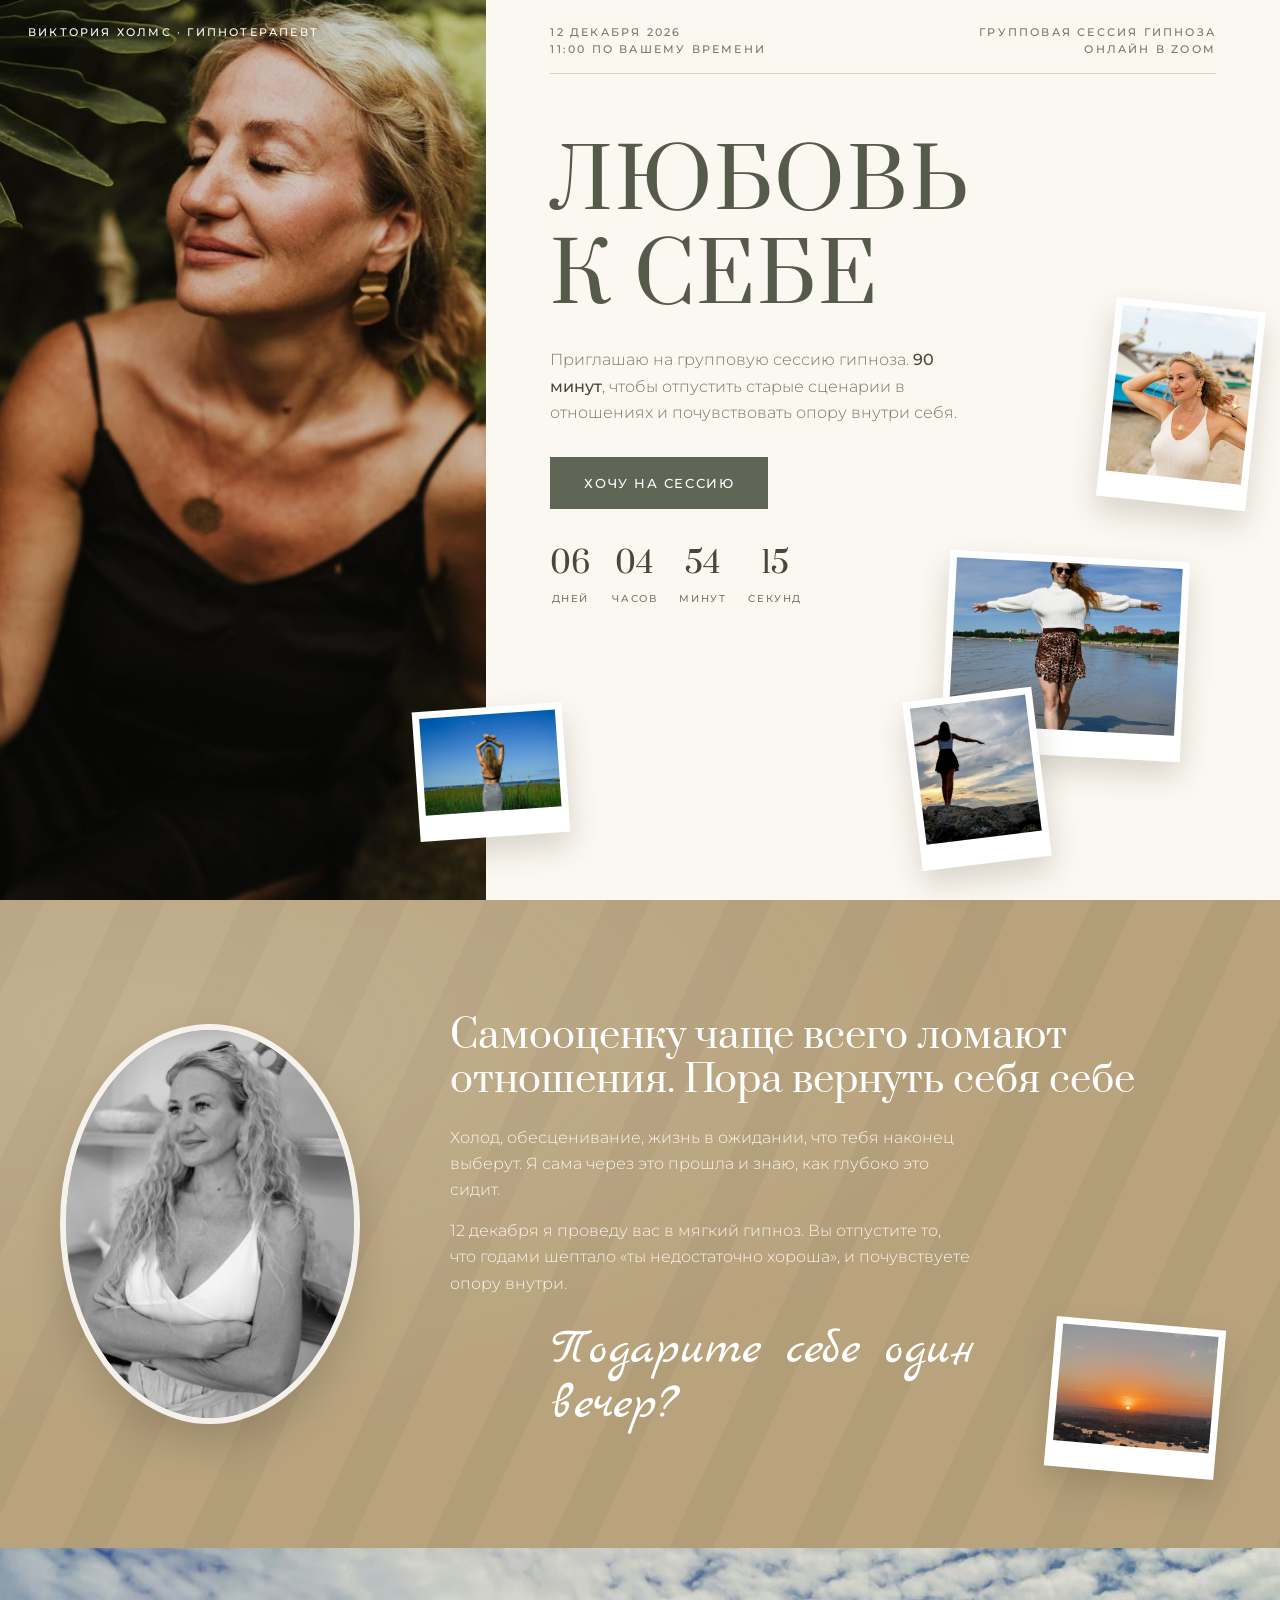
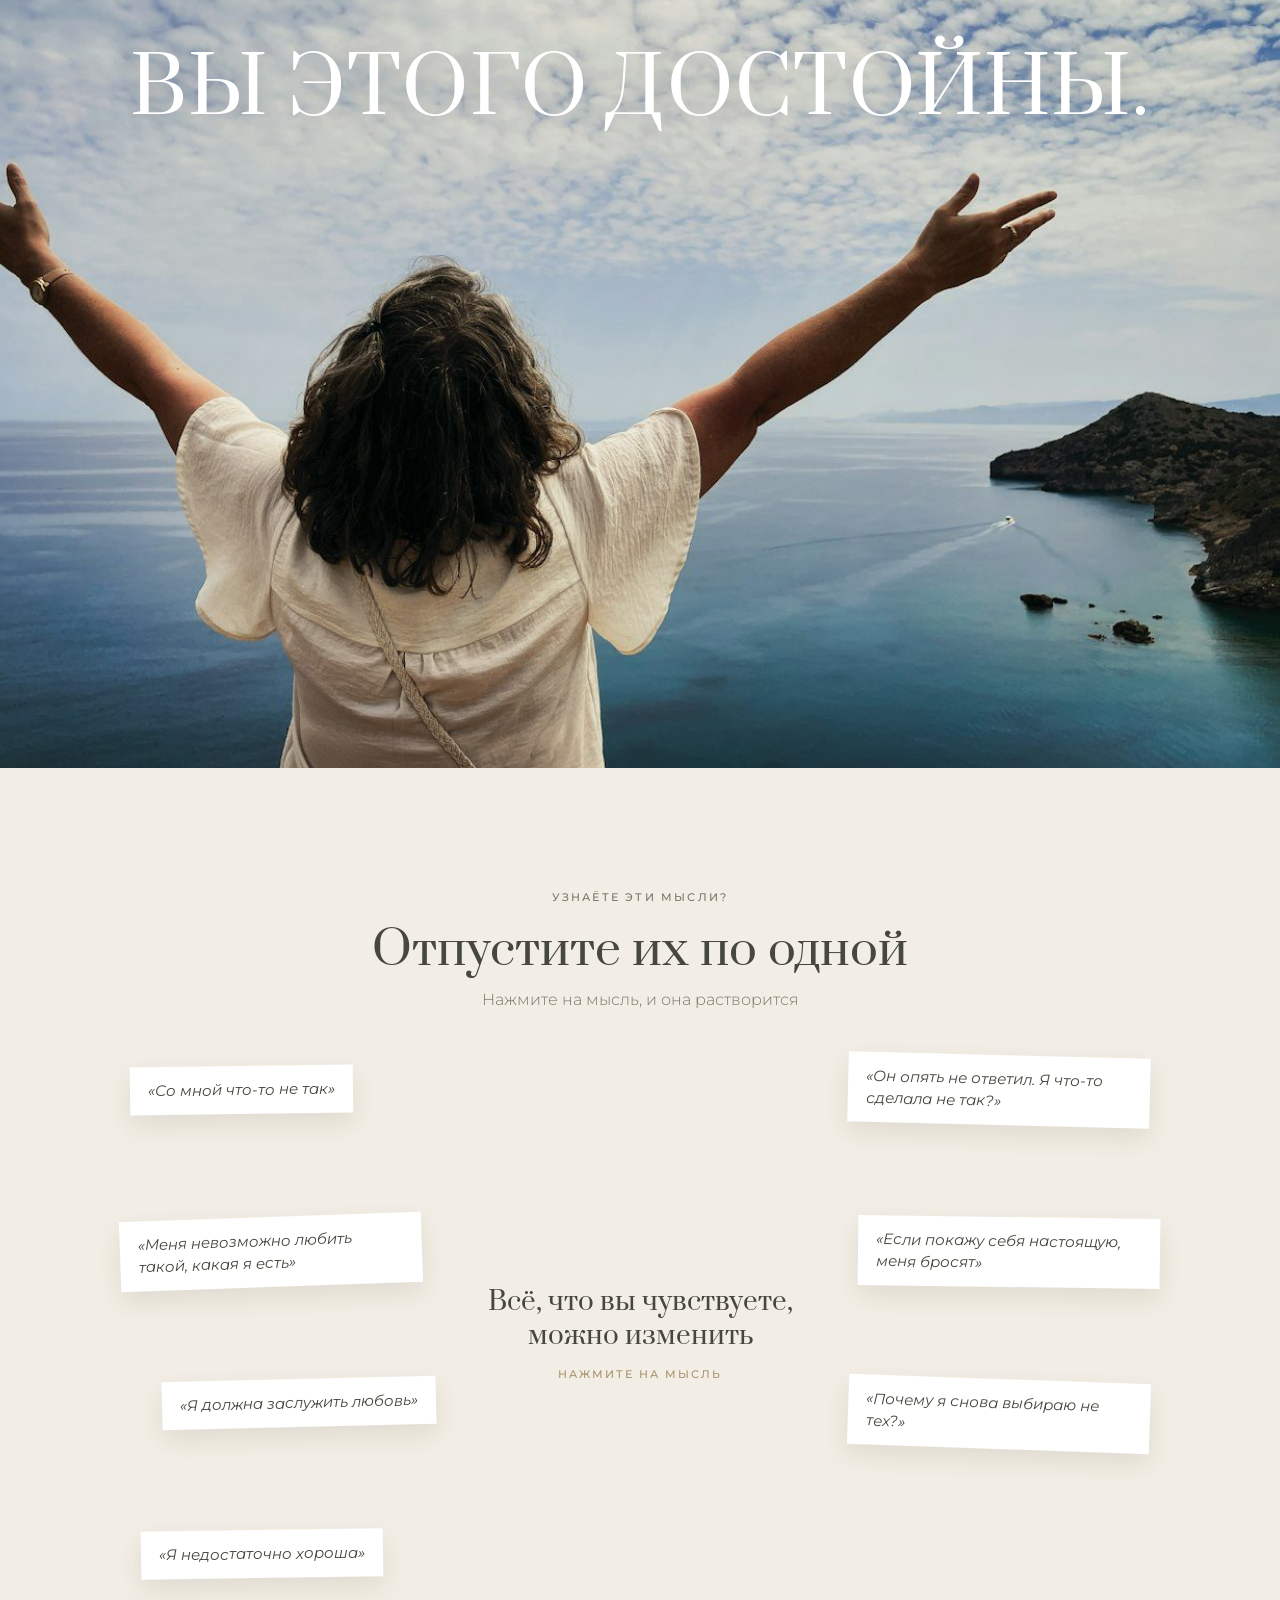
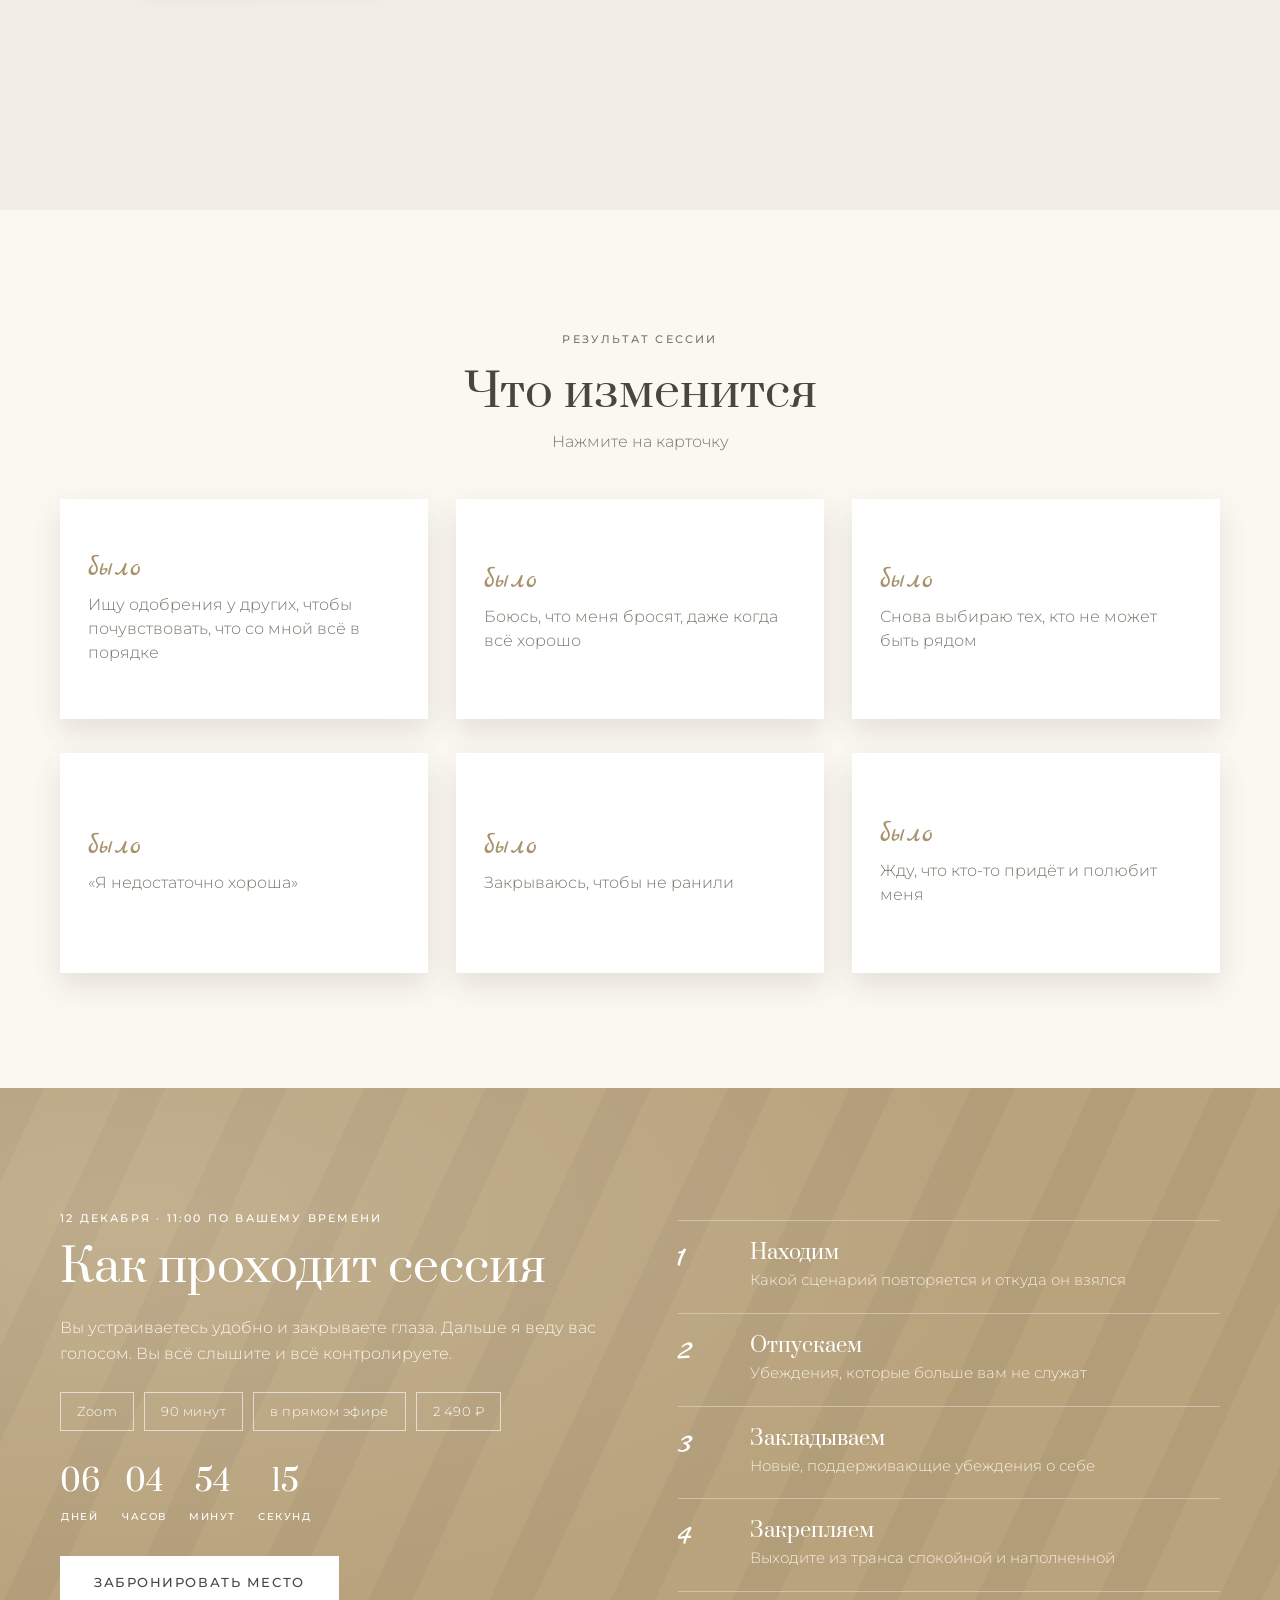
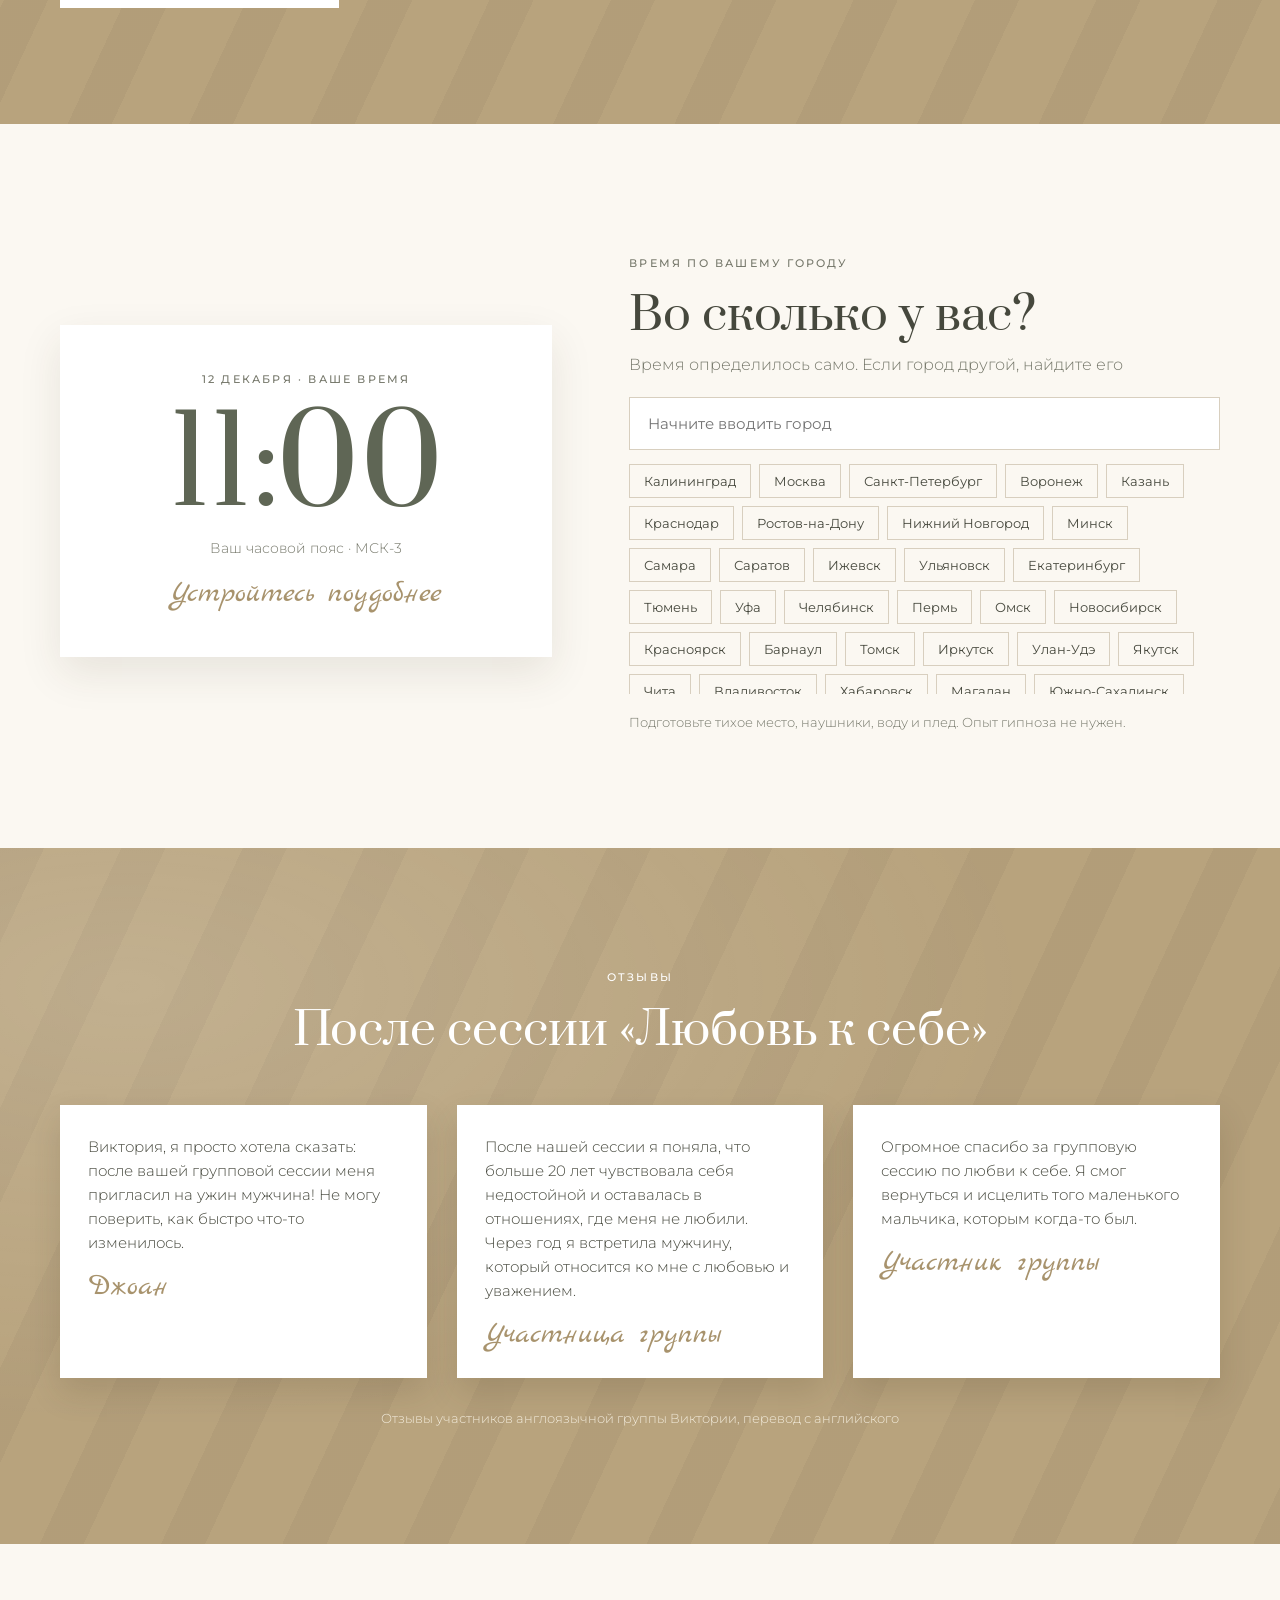
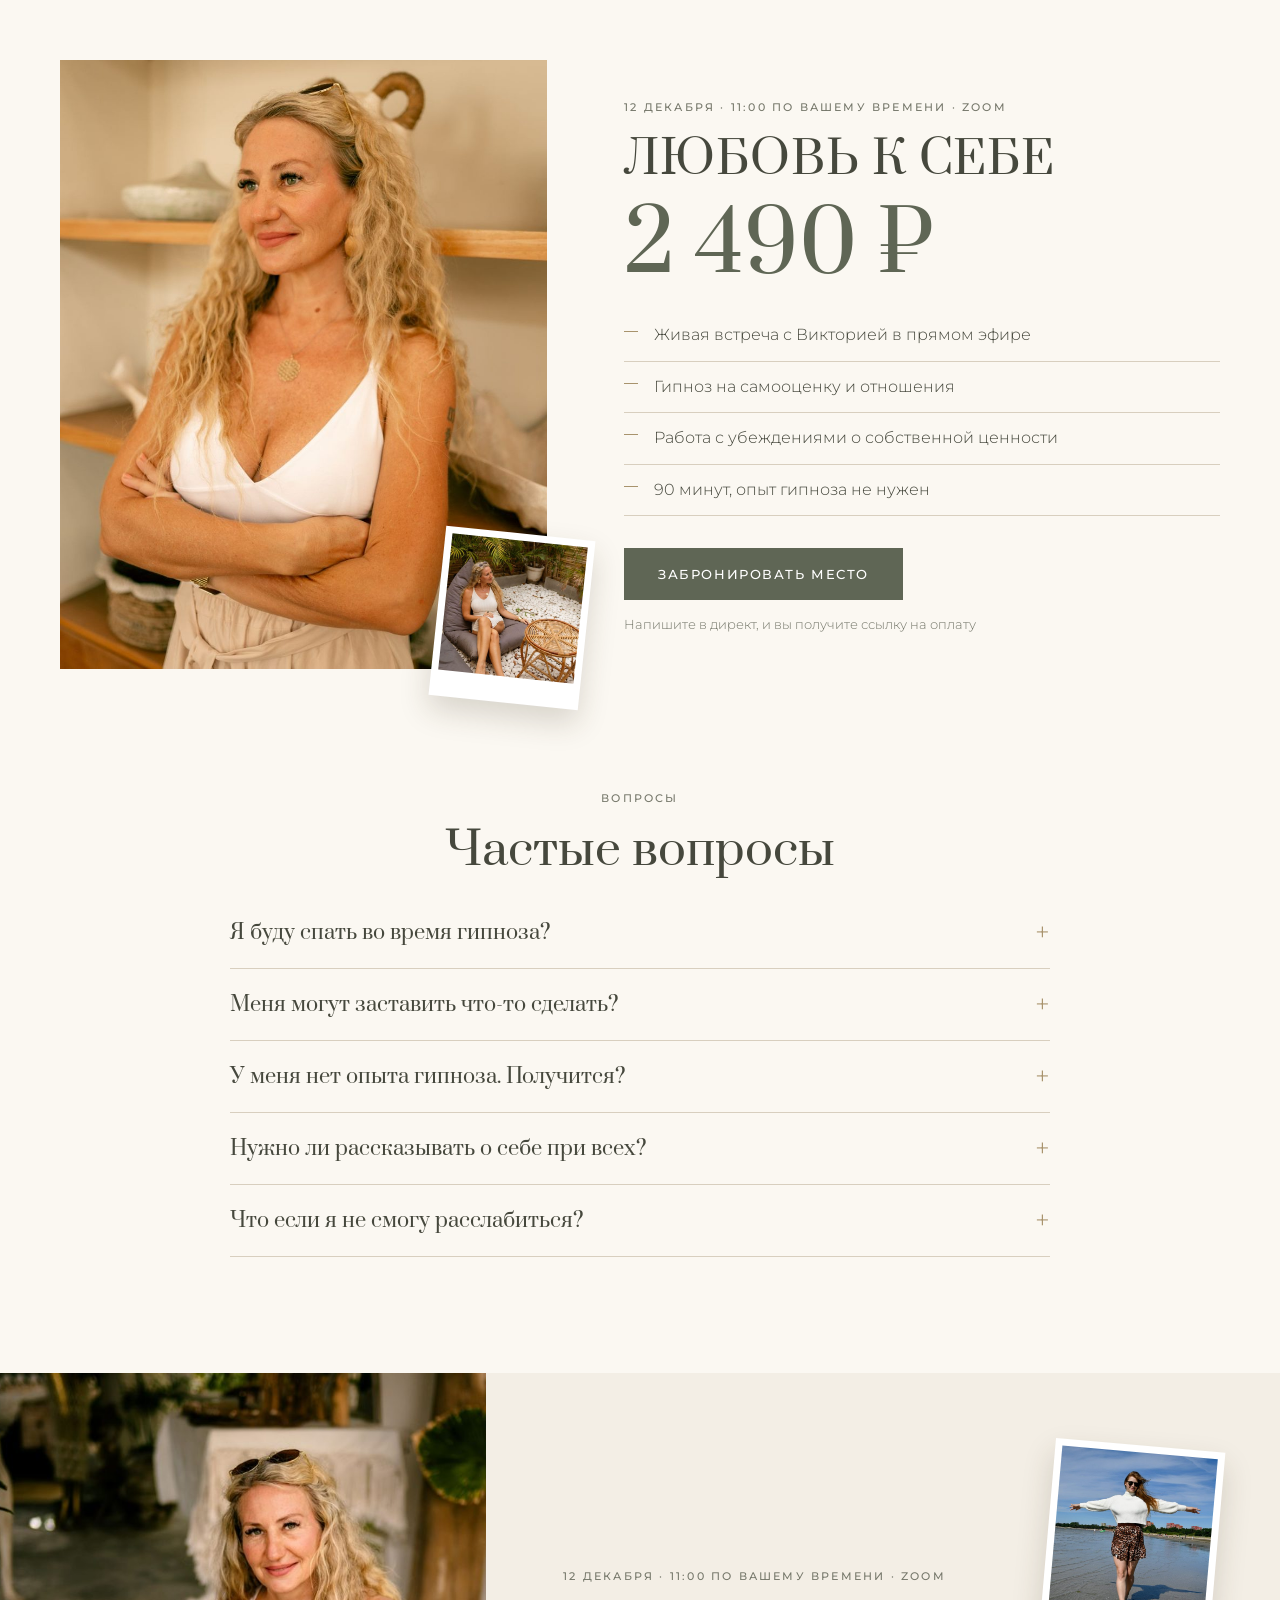
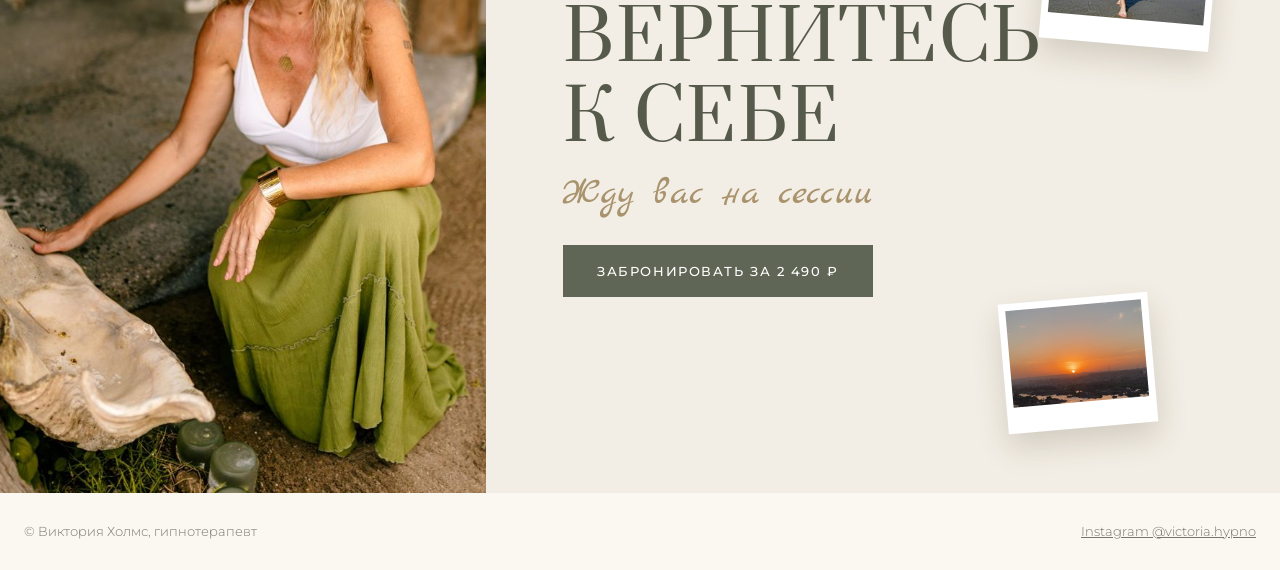
==== 1212.html @ 43411aa2 "Update and rename index (1).html to 1212.html" ====
<!DOCTYPE html>
<html lang="ru">
<head>
<meta charset="utf-8">
<meta name="viewport" content="width=device-width,initial-scale=1">
<title>Любовь к себе · групповая сессия гипноза 12.12 · Виктория Холмс</title>
<meta name="description" content="Групповая онлайн-сессия гипноза «Любовь к себе» с Викторией Холмс 12 декабря в 14:00 по Москве.">
<link rel="preconnect" href="https://fonts.googleapis.com"><link rel="preconnect" href="https://fonts.gstatic.com" crossorigin>
<link href="https://fonts.googleapis.com/css2?family=Prata&family=Montserrat:wght@300;400;500&family=Marck+Script&display=swap" rel="stylesheet">
<style>
:root{--cream:#fbf8f2;--paper:#f3eee5;--tan:#b8a37d;--tan2:#a8936d;--sage:#5f6655;--ink:#46483d;--soft:#76786b;--line:#d8cfbf}
*{box-sizing:border-box;margin:0;padding:0}
html{scroll-behavior:smooth}
body{background:var(--cream);color:var(--ink);font:300 16px/1.65 Montserrat,sans-serif;-webkit-font-smoothing:antialiased;overflow-x:hidden}
img{display:block;max-width:100%}
a{color:inherit}
h1,h2,h3{font-family:Prata,Georgia,serif;font-weight:400;line-height:1.15}
.up{text-transform:uppercase;letter-spacing:.02em}
.caps{font:500 11px/1.5 Montserrat,sans-serif;letter-spacing:.2em;text-transform:uppercase;color:var(--soft)}
.script{font-family:"Marck Script",cursive;font-weight:400;line-height:1.1}
.wrap{width:min(1160px,100% - 48px);margin-inline:auto}
.center{text-align:center}
section{position:relative}
.btn{display:inline-block;background:var(--sage);color:#fff;text-decoration:none;font:500 13px Montserrat,sans-serif;letter-spacing:.12em;text-transform:uppercase;padding:18px 34px;border:0;cursor:pointer;transition:background .3s,transform .3s}
.btn:hover{background:#4d5345;transform:translateY(-2px)}
.btn.ghost{background:transparent;color:var(--ink);border:1px solid var(--ink)}
.btn.ghost:hover{background:var(--ink);color:#fff}
.btn.white{background:#fff;color:var(--ink)}
.btn.white:hover{background:var(--cream)}
.pol{position:absolute;background:#fff;padding:7px 7px 26px;box-shadow:0 14px 30px rgba(60,50,30,.18);transform:rotate(var(--r,0deg));transition:transform .5s;z-index:2}
.pol:hover{transform:rotate(0deg) scale(1.04)}
.pol img{width:100%;height:100%;object-fit:cover}
.rv{opacity:0;transform:translateY(26px);transition:opacity 1s,transform 1s}
.rv.in{opacity:1;transform:none}

/* 1. HERO */
.hero{display:grid;grid-template-columns:38% 1fr;min-height:100vh;min-height:100svh}
.hero-ph{position:relative;overflow:hidden}
.hero-ph img{width:100%;height:100%;object-fit:cover;object-position:50% 30%}
.hero-ph .caps{position:absolute;left:28px;top:24px;color:#fff;text-shadow:0 1px 8px rgba(0,0,0,.3)}
.hero-tx{position:relative;padding:24px clamp(28px,5vw,80px) 60px;display:flex;flex-direction:column}
.topline{display:flex;justify-content:space-between;gap:20px;padding-bottom:16px;border-bottom:1px solid var(--line);text-align:right}
.topline .caps:first-child{text-align:left}
.hero h1{font-size:clamp(46px,6.4vw,92px);margin:clamp(40px,7vh,90px) 0 22px;color:#565a4b}
.hero .lead{max-width:430px;font-size:16px;color:var(--soft);margin-bottom:30px}
.hero .lead b{font-weight:500;color:var(--ink)}
.timer{display:flex;gap:22px;margin-top:34px}
.timer div{text-align:center}
.timer b{display:block;font:400 30px Prata,serif;color:var(--ink)}
.timer small{font:500 10px Montserrat;letter-spacing:.16em;text-transform:uppercase;color:var(--soft)}
.hero .p1{width:150px;height:130px;left:-70px;bottom:7%;--r:-4deg}
.hero .p2{width:240px;height:200px;right:12%;bottom:16%;--r:3deg}
.hero .p3{width:150px;height:200px;right:3%;bottom:44%;--r:6deg}
.hero .p4{width:130px;height:170px;right:30%;bottom:4%;--r:-7deg}

/* 2. TAN BAND */
.band{background:var(--tan);color:#fff;padding:clamp(70px,9vw,120px) 0;overflow:hidden}
.band::before{content:"";position:absolute;inset:0;background:radial-gradient(ellipse at 10% 20%,rgba(255,255,255,.14),transparent 55%),repeating-linear-gradient(115deg,rgba(0,0,0,.035) 0 40px,transparent 40px 110px);pointer-events:none}
.band>.wrap{position:relative;z-index:1}
.why{display:grid;grid-template-columns:300px 1fr;gap:clamp(40px,7vw,100px);align-items:center;position:relative}
.oval{width:300px;height:400px;border-radius:50%;overflow:hidden;border:6px solid rgba(255,255,255,.85);box-shadow:0 20px 40px rgba(0,0,0,.15)}
.oval img{width:100%;height:100%;object-fit:cover;object-position:50% 20%}
.why h2{font-size:clamp(26px,3vw,38px);margin-bottom:22px}
.why p{max-width:520px;color:#fbf6ec;margin-bottom:14px}
.why .script{font-size:clamp(34px,4vw,50px);margin:26px 0 0 clamp(0px,8vw,120px);color:#fff}
.why .p5{width:170px;height:150px;right:0;bottom:-40px;--r:5deg}

/* 3. PHOTO */
.deserve{height:min(92vh,820px);overflow:hidden}
.deserve img{width:100%;height:100%;object-fit:cover;object-position:50% 40%}
.deserve h2{position:absolute;left:0;right:0;top:12%;text-align:center;color:#fff;font-size:clamp(34px,6vw,84px);text-shadow:0 2px 30px rgba(0,0,0,.15);padding:0 20px}

/* 4. THOUGHTS */
.thoughts{padding:clamp(70px,9vw,120px) 0;background:var(--paper)}
.thoughts h2,.sec-h{font-size:clamp(30px,3.6vw,48px);margin:14px 0 10px}
.sub{color:var(--soft);max-width:560px;margin:0 auto}
.mind{position:relative;height:clamp(520px,52vw,580px);max-width:1040px;margin:30px auto 0}
.mid{position:absolute;left:50%;top:50%;transform:translate(-50%,-50%);width:min(36%,320px);text-align:center;z-index:1}
.mid>span{display:block;font:400 clamp(20px,2.2vw,26px)/1.3 Prata,serif;opacity:0;transition:opacity 1.4s}
.mid>small{display:block;font:500 11px Montserrat;letter-spacing:.18em;text-transform:uppercase;color:var(--tan2);margin-top:14px;opacity:0;transition:opacity 1.4s}
.mid.show>span,.mid.show>small{opacity:1}
.girl{--k:1;--t:0;position:relative;width:min(100%,220px);aspect-ratio:4/5;border-radius:50%;overflow:hidden;border:5px solid #fff;box-shadow:0 16px 36px rgba(60,50,30,.18);margin:0 auto 10px;animation:sob .55s ease-in-out infinite;transform-origin:50% 100%}
.girl img{position:absolute;inset:0;width:100%;height:100%;object-fit:cover;transition:opacity 1.3s,transform 1.4s}
.girl .g-cry{opacity:clamp(0,calc(1.5 - var(--t)*2.2),1);transform:scale(calc(1 + var(--t)*.04))}
.girl .g-calm{opacity:clamp(0,calc(var(--t)*2.2 - .7),1);transform:scale(calc(.96 + var(--t)*.04))}
.girl.calm{animation:breath 4.5s ease-in-out infinite}
@keyframes sob{0%,100%{transform:none}25%{transform:translateY(calc(var(--k)*-3px)) rotate(calc(var(--k)*-.7deg))}50%{transform:translateY(calc(var(--k)*1.6px))}75%{transform:translateY(calc(var(--k)*-1.6px)) rotate(calc(var(--k)*.7deg))}}
@keyframes breath{50%{transform:scale(1.03)}}
.thought{position:absolute;left:var(--x);top:var(--y);z-index:2;max-width:29%;padding:13px 18px;background:#fff;border:0;box-shadow:0 10px 24px rgba(60,50,30,.1);color:var(--ink);font:italic 400 15px/1.45 Montserrat,sans-serif;text-align:left;cursor:pointer;opacity:0;filter:blur(10px);transform:translateY(14px) rotate(var(--r));transition:opacity .6s,filter .6s,transform .6s}
.thought.show{opacity:1;filter:none;transform:rotate(var(--r));animation:float var(--f) ease-in-out var(--dl) infinite}
.thought.show:hover{box-shadow:0 14px 30px rgba(60,50,30,.18)}
.thought.gone{animation:none;opacity:0;filter:blur(14px);transform:translateY(-30px) scale(1.12);pointer-events:none}
@keyframes float{50%{translate:0 -8px}}
.after{opacity:0;transition:opacity 1s;margin-top:20px}.after.show{opacity:1}

/* 5. FLIPS */
.changes{padding:clamp(70px,9vw,120px) 0}
.flips{display:grid;grid-template-columns:repeat(3,1fr);gap:34px 28px;margin-top:44px}
.flip{background:none;border:0;cursor:pointer;perspective:1200px;height:220px;font:inherit;color:inherit;transform:rotate(var(--r))}
.flip .in{position:relative;display:block;width:100%;height:100%;transition:transform .9s cubic-bezier(.3,.7,.3,1);transform-style:preserve-3d}
.flip.on .in{transform:rotateY(180deg)}
.flip .f,.flip .b{position:absolute;inset:0;display:flex;flex-direction:column;justify-content:center;padding:26px 28px;backface-visibility:hidden;text-align:left;font-size:16px;line-height:1.5;box-shadow:0 12px 28px rgba(60,50,30,.12)}
.flip .f{background:#fff;color:var(--soft)}
.flip .b{background:var(--sage);color:#fff;transform:rotateY(180deg);font:400 19px/1.4 Prata,serif}
.flip small{font-family:"Marck Script",cursive;font-size:30px;line-height:1;margin-bottom:10px;color:var(--tan2)}
.flip .b small{color:#e8dcc0}

/* 6. SESSION */
.session .grid{display:grid;grid-template-columns:1fr 1fr;gap:clamp(40px,6vw,90px);align-items:center;position:relative}
.session h2{font-size:clamp(30px,3.6vw,46px);margin:12px 0 20px}
.meta{display:flex;flex-wrap:wrap;gap:10px;margin:24px 0 30px}
.meta span{border:1px solid rgba(255,255,255,.6);padding:8px 16px;font-size:13px;letter-spacing:.04em}
.steps{display:grid;gap:0;counter-reset:s}
.steps div{display:grid;grid-template-columns:56px 1fr;gap:4px 16px;padding:20px 0;border-bottom:1px solid rgba(255,255,255,.35)}
.steps div:first-child{border-top:1px solid rgba(255,255,255,.35)}
.steps b{grid-row:span 2;font:400 34px/1 "Marck Script",cursive;color:#fff}
.steps h3{font-size:20px}
.steps p{color:#f6efe1;font-size:15px}
.session .band-timer .timer b,.session .band-timer .timer small{color:#fff}
.session .band-timer .timer{margin:0 0 28px}

/* 7. TIME */
.tz{padding:clamp(70px,9vw,120px) 0}
.tzbox{display:grid;grid-template-columns:1fr 1.2fr;gap:clamp(30px,6vw,80px);align-items:center;margin-top:10px}
.clockcard{background:#fff;padding:40px 30px 46px;text-align:center;box-shadow:0 16px 40px rgba(60,50,30,.1);transform:rotate(-2deg);container-type:inline-size}
.clock{font:400 min(28cqi,120px)/1 Prata,serif;color:var(--sage);margin:16px 0 10px}
.clock.pop{animation:pop .5s}
@keyframes pop{from{transform:scale(.85);opacity:.3}}
.tzcity{color:var(--soft);font-size:14px}
.clockcard .script{font-size:30px;color:var(--tan2);margin-top:18px}
#tzSearch{width:100%;padding:16px 18px;border:1px solid var(--line);background:#fff;font:400 15px Montserrat;color:var(--ink);margin:18px 0 14px;outline:none}
#tzSearch:focus{border-color:var(--sage)}
.chips{display:flex;flex-wrap:wrap;gap:8px;max-height:230px;overflow:auto;padding-right:4px}
.chip{border:1px solid var(--line);background:transparent;padding:8px 14px;font:400 13px Montserrat;color:var(--ink);cursor:pointer;transition:.25s}
.chip:hover{border-color:var(--sage)}
.chip.on{background:var(--sage);border-color:var(--sage);color:#fff}

/* 8. REVIEWS */
.revs{display:grid;grid-template-columns:repeat(3,1fr);gap:30px;margin-top:48px}
.rev{background:#fff;padding:30px 28px 26px;box-shadow:0 14px 30px rgba(60,50,30,.15);color:var(--ink);transform:rotate(var(--r))}
.rev p{font-size:15px;line-height:1.6}
.rev .script{display:block;font-size:30px;color:var(--tan2);margin-top:16px}
.note{font-size:13px;color:var(--soft)}

/* 9. PRICE */
.price{padding:clamp(70px,9vw,120px) 0}
.pbox{display:grid;grid-template-columns:.9fr 1.1fr;gap:clamp(36px,6vw,90px);align-items:center}
.pph{position:relative}
.pph>img{width:100%;aspect-ratio:4/5;object-fit:cover;object-position:50% 20%}
.pph .p6{width:150px;height:170px;right:-40px;bottom:-34px;--r:6deg}
.sum{font:400 clamp(54px,7vw,84px)/1 Prata,serif;color:var(--sage);margin:18px 0 22px}
.incl{list-style:none;margin:0 0 32px}
.incl li{padding:12px 0 12px 30px;border-bottom:1px solid var(--line);position:relative}
.incl li::before{content:"";position:absolute;left:0;top:21px;width:14px;height:1px;background:var(--tan2)}

/* 10. FAQ */
.faq{padding:0 0 clamp(70px,9vw,120px)}
details{border-bottom:1px solid var(--line);padding:22px 0}
summary{list-style:none;cursor:pointer;font:400 20px/1.35 Prata,serif;display:flex;justify-content:space-between;gap:20px}
summary::-webkit-details-marker{display:none}
summary::after{content:"+";font:300 26px/1 Montserrat;color:var(--tan2);transition:transform .3s}
details[open] summary::after{transform:rotate(45deg)}
details p{color:var(--soft);margin-top:12px;max-width:680px}

/* 11. FINAL */
.final{display:grid;grid-template-columns:38% 1fr;min-height:80vh;background:var(--paper)}
.final .fph img{width:100%;height:100%;object-fit:cover;object-position:50% 25%}
.final .ftx{position:relative;display:flex;flex-direction:column;justify-content:center;padding:60px clamp(28px,6vw,90px)}
.final h2{font-size:clamp(40px,5.4vw,76px);margin:16px 0 14px;color:#565a4b}
.final .script{font-size:clamp(30px,3vw,42px);color:var(--tan2);margin-bottom:30px}
.final .p7{width:170px;height:200px;right:8%;top:10%;--r:5deg}
.final .p8{width:150px;height:130px;right:16%;bottom:9%;--r:-5deg}
footer{display:flex;justify-content:space-between;flex-wrap:wrap;gap:10px;padding:28px 24px;font-size:13px;color:var(--soft)}

/* sticky mobile button */
.sticky{position:fixed;left:12px;right:12px;bottom:12px;z-index:20;display:none;text-align:center;box-shadow:0 10px 30px rgba(0,0,0,.2);transform:translateY(120%);transition:transform .4s}
.sticky.show{transform:none}

@media(max-width:960px){
  .hero{grid-template-columns:1fr;min-height:0}
  .hero-ph{height:72vh}
  .hero .p1{display:none}
  .hero-tx{padding-bottom:230px}
  .hero .p2{width:180px;height:150px;right:auto;left:24px;bottom:30px}
  .hero .p3{width:120px;height:160px;right:24px;bottom:50px;top:auto}
  .hero .p4{display:none}
  .why{grid-template-columns:1fr;justify-items:center;text-align:center}
  .why p{margin-inline:auto}
  .why .script{margin-left:0}
  .why .p5{display:none}
  .oval{width:220px;height:290px}
  .mind{height:auto;display:flex;flex-direction:column;gap:12px}
  .mid{position:static;transform:none;width:100%;order:-1;margin-bottom:10px}
  .thought{position:static;max-width:none}
  .flips,.revs{grid-template-columns:1fr}.flip{height:150px}
  .session .grid,.tzbox,.pbox{grid-template-columns:1fr}
  .pph .p6{right:10px}
  .final{grid-template-columns:1fr}.final .fph{height:60vh}.final .p7,.final .p8{display:none}
  .sticky{display:block}
}
@media(max-width:520px){.topline{flex-direction:column;text-align:left;gap:4px}.timer{gap:16px}.timer b{font-size:26px}}
@media(prefers-reduced-motion:reduce){*{animation:none!important;transition:none!important}.rv{opacity:1;transform:none}}
/* анкета */
.qz{--qz-g:#5f6655;--qz-g2:#7c8466;--qz-ink:#3f4236;--qz-soft:#85877a;--qz-bg:#fbf8f2;--qz-line:#e5dece;position:fixed;inset:0;z-index:100;display:flex;align-items:center;justify-content:center;padding:16px;background:rgba(36,36,26,.6);backdrop-filter:blur(8px);-webkit-backdrop-filter:blur(8px);opacity:0;pointer-events:none;transition:opacity .4s}
.qz.open{opacity:1;pointer-events:auto}
.qz-box{display:grid;grid-template-columns:300px 1fr;width:min(880px,100%);height:min(640px,calc(100vh - 32px));background:var(--qz-bg);border-radius:28px;overflow:hidden;box-shadow:0 40px 100px rgba(0,0,0,.35);transform:translateY(24px) scale(.98);transition:transform .45s cubic-bezier(.2,.8,.2,1);font-family:Montserrat,sans-serif;color:var(--qz-ink)}
.qz.open .qz-box{transform:none}
.qz-side{position:relative;display:flex;flex-direction:column;justify-content:flex-end;padding:30px 28px;color:#fbf6ea;background:var(--qz-img) center 30%/cover}
.qz-side::before{content:"";position:absolute;inset:0;background:linear-gradient(180deg,rgba(30,30,20,.05) 30%,rgba(30,30,20,.75))}
.qz-side>*{position:relative}
.qz-tag{align-self:flex-start;font:500 10px Montserrat,sans-serif;letter-spacing:.2em;text-transform:uppercase;border:1px solid rgba(251,246,234,.6);border-radius:99px;padding:7px 12px;margin-bottom:auto}
.qz-side-t{font:400 38px/1.05 Prata,Georgia,serif;text-transform:uppercase;margin-bottom:10px}
.qz-side-s{font-size:13px;letter-spacing:.06em;opacity:.9}
.qz-main{position:relative;display:flex;flex-direction:column;padding:34px clamp(22px,4vw,46px) 26px;min-height:0}
.qz-x{position:absolute;right:16px;top:12px;width:38px;height:38px;border-radius:50%;border:0;background:transparent;font:300 28px/1 Montserrat,sans-serif;color:var(--qz-soft);cursor:pointer;transition:background .2s}
.qz-x:hover{background:#efe9dd}
.qz-top{display:flex;align-items:center;gap:14px;margin:0 46px 24px 0}
.qz-top span{font:400 22px/1 "Marck Script",Prata,cursive;color:var(--qz-g2);min-width:46px}
.qz-bar{flex:1;height:4px;border-radius:9px;background:#ebe4d6;overflow:hidden}.qz-bar i{display:block;height:100%;width:0;border-radius:9px;background:linear-gradient(90deg,#a3a983,var(--qz-g));transition:width .5s cubic-bezier(.2,.8,.2,1)}
#qzForm{flex:1;overflow:auto;margin:0 -6px;padding:0 6px 6px}
.qz-q{display:none}.qz-q.on{display:block;animation:qzIn .5s cubic-bezier(.2,.8,.2,1)}
@keyframes qzIn{from{opacity:0;transform:translateY(12px)}}
.qz h3{font:400 clamp(23px,2.6vw,29px)/1.22 Prata,Georgia,serif;margin:0 0 8px;color:var(--qz-ink)}
.qz .hint{font-size:13.5px;color:var(--qz-soft);margin:0 0 20px}
.qz-opts{display:grid;gap:9px;margin-top:18px}
.qz-opts.two{grid-template-columns:1fr 1fr}
.qz label.opt{position:relative;display:flex;gap:14px;align-items:center;padding:14px 18px;background:#fff;border:1.5px solid var(--qz-line);border-radius:16px;cursor:pointer;font-size:15px;line-height:1.4;transition:border-color .25s,background .25s,color .25s,transform .15s}
.qz label.opt:hover{border-color:#b9bd9f;transform:translateY(-1px)}
.qz label.opt input{position:absolute;opacity:0;pointer-events:none}
.qz label.opt i{flex:none;width:20px;height:20px;border:1.5px solid #c4bfae;border-radius:50%;display:grid;place-items:center;transition:.25s}
.qz label.opt.ck i{border-radius:6px}
.qz label.opt i::after{content:"";width:9px;height:9px;border-radius:inherit;background:#fff;transform:scale(0);transition:transform .25s}
.qz label.opt.ck i::after{width:10px;height:6px;border:2px solid #fff;border-top:0;border-right:0;background:none;border-radius:0;transform:rotate(-45deg) scale(0);margin-top:-2px}
.qz label.opt:has(input:checked){background:var(--qz-g);border-color:var(--qz-g);color:#fbf8f2}
.qz label.opt:has(input:checked) i{border-color:#fbf8f2;background:rgba(255,255,255,.15)}
.qz label.opt:has(input:checked) i::after{transform:scale(1)}
.qz label.opt.ck:has(input:checked) i::after{transform:rotate(-45deg) scale(1)}
.qz input[type=text],.qz textarea{width:100%;padding:15px 18px;border:1.5px solid var(--qz-line);border-radius:16px;background:#fff;font:400 15px Montserrat,sans-serif;color:var(--qz-ink);outline:none;transition:border-color .25s,box-shadow .25s}
.qz input[type=text]:focus,.qz textarea:focus{border-color:var(--qz-g2);box-shadow:0 0 0 4px rgba(124,132,102,.14)}
.qz textarea{min-height:150px;resize:vertical;margin-top:18px}
.qz .fld{display:block;font:500 11px Montserrat,sans-serif;letter-spacing:.14em;text-transform:uppercase;color:var(--qz-soft);margin:18px 0 8px}
.qz .other{margin-top:9px}
.qz .err{color:#a4493d;font-size:13px;min-height:18px;margin-top:10px}
.qz-nav{display:flex;justify-content:space-between;align-items:center;gap:12px;padding-top:16px;border-top:1px solid #eee7da;margin-top:8px}
.qz-back{border:0;background:none;font:400 14px Montserrat,sans-serif;color:var(--qz-soft);cursor:pointer;visibility:hidden;padding:10px 4px}
.qz-back:hover{color:var(--qz-ink)}
.qz-btn{display:inline-flex;align-items:center;gap:10px;background:var(--qz-g);color:#fbf8f2;border:0;border-radius:99px;padding:16px 30px;font:500 12px Montserrat,sans-serif;letter-spacing:.14em;text-transform:uppercase;cursor:pointer;text-decoration:none;transition:background .25s,transform .2s}
.qz-btn::after{content:"→";font-size:16px;letter-spacing:0}
.qz-btn:hover{background:#4c5242;transform:translateY(-1px)}
.qz .done{text-align:center;padding-top:40px}
.qz .done .ok{width:74px;height:74px;margin:0 auto 22px;border-radius:50%;background:var(--qz-g);display:grid;place-items:center;animation:qzPop .6s cubic-bezier(.2,1.4,.4,1)}
.qz .done .ok::after{content:"";width:26px;height:14px;border:3px solid #fbf8f2;border-top:0;border-right:0;transform:rotate(-45deg);margin-top:-6px}
@keyframes qzPop{from{transform:scale(.3);opacity:0}}
.qz .done p{color:var(--qz-soft);margin:10px auto 26px;max-width:380px;line-height:1.6}
body.qz-lock{overflow:hidden}
@media(max-width:760px){
  .qz{padding:0;align-items:flex-end}
  .qz-box{grid-template-columns:1fr;grid-template-rows:118px 1fr;height:92vh;height:92dvh;border-radius:24px 24px 0 0}
  .qz-side{padding:16px 20px;flex-direction:row;align-items:flex-end;justify-content:space-between;background-position:center 25%}
  .qz-tag{display:none}.qz-side-t{font-size:24px;margin:0;white-space:nowrap}.qz-side-t br{display:none}.qz-side-s{display:none}
  .qz-main{padding:22px 18px 18px}
  .qz-x{top:-108px;right:10px;color:#fff;background:rgba(0,0,0,.25)}
  .qz-opts.two{grid-template-columns:1fr}
}
</style>
</head>
<body>

<!-- 1. Первый экран -->
<section class="hero">
  <div class="hero-ph">
    <img src="hero.jpg" alt="Виктория Холмс, гипнотерапевт" fetchpriority="high">
    <span class="caps">Виктория Холмс · гипнотерапевт</span>
  </div>
  <div class="hero-tx">
    <div class="topline">
      <span class="caps">12 декабря 2026<br><span class="js-time">14:00 по Москве</span></span>
      <span class="caps">Групповая сессия гипноза<br>онлайн в Zoom</span>
    </div>
    <h1 class="up">Любовь<br>к себе</h1>
    <p class="lead">Приглашаю на групповую сессию гипноза. <b>90 минут</b>, чтобы отпустить старые сценарии в отношениях и почувствовать опору внутри себя.</p>
    <div><a class="btn js-pay" href="#price">Хочу на сессию</a></div>
    <div class="timer" aria-label="До начала сессии"><div><b data-t="d">00</b><small>дней</small></div><div><b data-t="h">00</b><small>часов</small></div><div><b data-t="m">00</b><small>минут</small></div><div><b data-t="s">00</b><small>секунд</small></div></div>
    <div class="pol p1"><img src="p_grass.jpg" alt=""></div>
    <div class="pol p2"><img src="p_beach.jpg" alt=""></div>
    <div class="pol p3"><img src="p_wind.jpg" alt=""></div>
    <div class="pol p4"><img src="p_sunset.jpg" alt=""></div>
  </div>
</section>

<!-- 2. Почему -->
<section class="band">
  <div class="wrap why">
    <div class="oval rv"><img src="oval.jpg" alt="Виктория Холмс" loading="lazy"></div>
    <div class="rv">
      <h2>Самооценку чаще всего ломают отношения. Пора вернуть себя себе</h2>
      <p>Холод, обесценивание, жизнь в ожидании, что тебя наконец выберут. Я сама через это прошла и знаю, как глубоко это сидит.</p>
      <p>12 декабря я проведу вас в мягкий гипноз. Вы отпустите то, что годами шептало «ты недостаточно хороша», и почувствуете опору внутри.</p>
      <p class="script">Подарите себе один вечер?</p>
    </div>
    <div class="pol p5"><img src="p_nile.jpg" alt="" loading="lazy"></div>
  </div>
</section>

<!-- 3. Фото -->
<section class="deserve">
  <img src="sky.jpg" alt="Женщина раскинула руки над морем" loading="lazy">
  <h2 class="up rv">Вы этого достойны.</h2>
</section>

<!-- 4. Мысли -->
<section class="thoughts">
  <div class="wrap">
    <div class="center"><span class="caps">Узнаёте эти мысли?</span><h2>Отпустите их по одной</h2><p class="sub">Нажмите на мысль, и она растворится</p></div>
    <div class="mind" id="mind">
      <div class="mid" id="mid">
        <span id="midText">Всё, что вы чувствуете, можно изменить</span><small id="hint">Нажмите на мысль</small>
      </div>
    </div>
    <div class="center after" id="after"><a class="btn js-pay" href="#price">Хочу на сессию 12.12</a></div>
  </div>
</section>

<!-- 5. Что изменится -->
<section class="changes">
  <div class="wrap">
    <div class="center rv"><span class="caps">Результат сессии</span><h2 class="sec-h">Что изменится</h2><p class="sub">Нажмите на карточку</p></div>
    <div class="flips">
      <button class="flip rv" type="button" style="--r:-1.5deg"><span class="in"><span class="f"><small>было</small>Ищу одобрения у других, чтобы почувствовать, что со мной всё в порядке</span><span class="b"><small>стало</small>Опора внутри. Чужое мнение больше не решает, какая я</span></span></button>
      <button class="flip rv" type="button" style="--r:1deg"><span class="in"><span class="f"><small>было</small>Боюсь, что меня бросят, даже когда всё хорошо</span><span class="b"><small>стало</small>Спокойствие в отношениях без постоянной тревоги</span></span></button>
      <button class="flip rv" type="button" style="--r:-.6deg"><span class="in"><span class="f"><small>было</small>Снова выбираю тех, кто не может быть рядом</span><span class="b"><small>стало</small>Выбираю тех, кто выбирает меня</span></span></button>
      <button class="flip rv" type="button" style="--r:1.2deg"><span class="in"><span class="f"><small>было</small>«Я недостаточно хороша»</span><span class="b"><small>стало</small>«Я достойна любви, заботы и уважения»</span></span></button>
      <button class="flip rv" type="button" style="--r:-1deg"><span class="in"><span class="f"><small>было</small>Закрываюсь, чтобы не ранили</span><span class="b"><small>стало</small>Безопасно открываться и быть собой</span></span></button>
      <button class="flip rv" type="button" style="--r:.8deg"><span class="in"><span class="f"><small>было</small>Жду, что кто-то придёт и полюбит меня</span><span class="b"><small>стало</small>Любовь к себе как фундамент для здоровых отношений</span></span></button>
    </div>
  </div>
</section>

<!-- 6. Как проходит -->
<section class="band session" id="session">
  <div class="wrap grid">
    <div class="rv">
      <span class="caps" style="color:#fff">12 декабря · <span class="js-time">14:00 по Москве</span></span>
      <h2>Как проходит сессия</h2>
      <p style="color:#fbf6ec">Вы устраиваетесь удобно и закрываете глаза. Дальше я веду вас голосом. Вы всё слышите и всё контролируете.</p>
      <div class="meta"><span>Zoom</span><span>90 минут</span><span>в прямом эфире</span><span>2 490 ₽</span></div>
      <div class="band-timer"><div class="timer"><div><b data-t="d">00</b><small>дней</small></div><div><b data-t="h">00</b><small>часов</small></div><div><b data-t="m">00</b><small>минут</small></div><div><b data-t="s">00</b><small>секунд</small></div></div></div>
      <a class="btn white js-pay" href="#price">Забронировать место</a>
    </div>
    <div class="steps rv">
      <div><b>1</b><h3>Находим</h3><p>Какой сценарий повторяется и откуда он взялся</p></div>
      <div><b>2</b><h3>Отпускаем</h3><p>Убеждения, которые больше вам не служат</p></div>
      <div><b>3</b><h3>Закладываем</h3><p>Новые, поддерживающие убеждения о себе</p></div>
      <div><b>4</b><h3>Закрепляем</h3><p>Выходите из транса спокойной и наполненной</p></div>
    </div>
  </div>
</section>

<!-- 7. Время -->
<section class="tz">
  <div class="wrap">
    <div class="tzbox">
      <div class="clockcard rv">
        <span class="caps">12 декабря · ваше время</span>
        <div class="clock" id="tzTime">14:00</div>
        <p class="tzcity" id="tzCity">по времени вашего телефона</p>
        <p class="script">Устройтесь поудобнее</p>
      </div>
      <div class="rv">
        <span class="caps">Время по вашему городу</span>
        <h2 class="sec-h">Во сколько у вас?</h2>
        <p class="sub" style="margin:0">Время определилось само. Если город другой, найдите его</p>
        <input id="tzSearch" type="search" placeholder="Начните вводить город" aria-label="Поиск города" autocomplete="off">
        <div class="chips" id="tzChips"></div>
        <p class="note" style="margin-top:18px">Подготовьте тихое место, наушники, воду и плед. Опыт гипноза не нужен.</p>
      </div>
    </div>
  </div>
</section>

<!-- 8. Отзывы -->
<section class="band">
  <div class="wrap">
    <div class="center rv"><span class="caps" style="color:#fff">Отзывы</span><h2 class="sec-h">После сессии «Любовь к себе»</h2></div>
    <div class="revs">
      <figure class="rev rv" style="--r:-1.5deg"><p>Виктория, я просто хотела сказать: после вашей групповой сессии меня пригласил на ужин мужчина! Не могу поверить, как быстро что-то изменилось.</p><span class="script">Джоан</span></figure>
      <figure class="rev rv" style="--r:1deg"><p>После нашей сессии я поняла, что больше 20 лет чувствовала себя недостойной и оставалась в отношениях, где меня не любили. Через год я встретила мужчину, который относится ко мне с любовью и уважением.</p><span class="script">Участница группы</span></figure>
      <figure class="rev rv" style="--r:-.8deg"><p>Огромное спасибо за групповую сессию по любви к себе. Я смог вернуться и исцелить того маленького мальчика, которым когда-то был.</p><span class="script">Участник группы</span></figure>
    </div>
    <p class="note center" style="color:#f3ecdc;margin-top:30px">Отзывы участников англоязычной группы Виктории, перевод с английского</p>
  </div>
</section>

<!-- 9. Цена -->
<section class="price" id="price">
  <div class="wrap pbox">
    <div class="pph rv">
      <img src="price.jpg" alt="Виктория Холмс" loading="lazy">
      <div class="pol p6"><img src="p_garden.jpg" alt="" loading="lazy"></div>
    </div>
    <div class="rv">
      <span class="caps">12 декабря · <span class="js-time">14:00 по Москве</span> · Zoom</span>
      <h2 class="sec-h up">Любовь к себе</h2>
      <div class="sum">2 490 ₽</div>
      <ul class="incl">
        <li>Живая встреча с Викторией в прямом эфире</li>
        <li>Гипноз на самооценку и отношения</li>
        <li>Работа с убеждениями о собственной ценности</li>
        <li>90 минут, опыт гипноза не нужен</li>
      </ul>
      <a class="btn js-pay" href="#price">Забронировать место</a>
      <p class="note js-paynote" style="margin-top:14px">После оплаты придёт ссылка на Zoom</p>
    </div>
  </div>
</section>

<!-- 10. Вопросы -->
<section class="faq">
  <div class="wrap" style="max-width:820px">
    <div class="center"><span class="caps">Вопросы</span><h2 class="sec-h" style="margin-bottom:20px">Частые вопросы</h2></div>
    <details><summary>Я буду спать во время гипноза?</summary><p>Нет. Вы в глубоком расслаблении, но всё слышите, можете думать и говорить на протяжении всей сессии.</p></details>
    <details><summary>Меня могут заставить что-то сделать?</summary><p>Нет. Вы всегда сохраняете контроль.</p></details>
    <details><summary>У меня нет опыта гипноза. Получится?</summary><p>Да. Опыт не нужен, я провожу вас голосом шаг за шагом.</p></details>
    <details><summary>Нужно ли рассказывать о себе при всех?</summary><p>Нет. Вы просто слушаете и проживаете практику. Делиться или нет, решаете только вы.</p></details>
    <details><summary>Что если я не смогу расслабиться?</summary><p>Просто устройтесь удобно и следуйте за голосом. Даже лёгкое расслабление уже даёт эффект.</p></details>
  </div>
</section>

<!-- 11. Финал -->
<section class="final">
  <div class="fph"><img src="smile.jpg" alt="Виктория Холмс" loading="lazy"></div>
  <div class="ftx rv">
    <span class="caps">12 декабря · <span class="js-time">14:00 по Москве</span> · Zoom</span>
    <h2 class="up">Вернитесь<br>к себе</h2>
    <p class="script">Жду вас на сессии</p>
    <div><a class="btn js-pay" href="#price">Забронировать за 2 490 ₽</a></div>
    <div class="pol p7"><img src="p_beach.jpg" alt="" loading="lazy"></div>
    <div class="pol p8"><img src="p_nile.jpg" alt="" loading="lazy"></div>
  </div>
</section>

<footer>
  <span>© Виктория Холмс, гипнотерапевт</span>
  <a href="https://instagram.com/victoria.hypno">Instagram @victoria.hypno</a>
</footer>

<a class="btn sticky js-pay" href="#price" id="sticky">Хочу на сессию 12.12</a>

<!-- АНКЕТА -->
<div class="qz" id="qz" style="--qz-img:url(hero.jpg)" aria-hidden="true">
  <div class="qz-box" role="dialog" aria-modal="true" aria-label="Анкета перед сессией">
    <div class="qz-side">
      <span class="qz-tag">Анкета перед сессией</span>
      <p class="qz-side-t">Любовь<br>к себе</p>
      <p class="qz-side-s">12 декабря · 2 минуты</p>
    </div>
    <div class="qz-main">
      <button class="qz-x" type="button" id="qzClose" aria-label="Закрыть">×</button>
      <div class="qz-top"><span id="qzStep">1 / 9</span><div class="qz-bar"><i id="qzBar"></i></div></div>
      <form id="qzForm" novalidate></form>
      <div class="qz-nav">
        <button class="qz-back" type="button" id="qzBack">← Назад</button>
        <button class="qz-btn" type="button" id="qzNext">Дальше</button>
      </div>
    </div>
  </div>
</div>

<script>
{
  const CONFIG = {
    start: "2026-12-12T14:00:00+03:00",
    payUrl: "",
    dmUrl: "https://ig.me/m/victoria.hypno"
  };
  const url = CONFIG.payUrl || CONFIG.dmUrl;
  document.querySelectorAll(".js-pay").forEach(a => { a.href = url; a.target = "_blank"; a.rel = "noopener"; });
  if (!CONFIG.payUrl) document.querySelectorAll(".js-paynote").forEach(n => n.textContent = "Напишите в директ, и вы получите ссылку на оплату");
  const el = id => document.getElementById(id);
  const pad = n => String(n).padStart(2, "0");

  /* таймер */
  const end = new Date(CONFIG.start).getTime();
  const tick = () => {
    const t = Math.max(0, Math.floor((end - Date.now()) / 1000));
    const v = { d: pad(Math.floor(t / 86400)), h: pad(Math.floor(t % 86400 / 3600)), m: pad(Math.floor(t % 3600 / 60)), s: pad(t % 60) };
    document.querySelectorAll("[data-t]").forEach(b => b.textContent = v[b.dataset.t]);
  };
  tick(); setInterval(tick, 1000);

  /* появление блоков */
  const rio = new IntersectionObserver(es => es.forEach(e => { if (e.isIntersecting) { e.target.classList.add("in"); rio.unobserve(e.target); } }), { threshold: .15 });
  document.querySelectorAll(".rv").forEach(n => rio.observe(n));

  /* липкая кнопка на телефоне */
  const sticky = el("sticky"), hero = document.querySelector(".hero"), price = el("price");
  const upd = () => { const h = hero.getBoundingClientRect().bottom < 0; const p = price.getBoundingClientRect(); const inPrice = p.top < innerHeight && p.bottom > 0; sticky.classList.toggle("show", h && !inPrice); };
  addEventListener("scroll", upd, { passive: true }); upd();

  /* было / стало */
  document.querySelectorAll(".flip").forEach(f => f.addEventListener("click", () => f.classList.toggle("on")));

  /* время по городам */
  const CITIES = [["Калининград",-1],["Москва",0],["Санкт-Петербург",0],["Воронеж",0],["Казань",0],["Краснодар",0],["Ростов-на-Дону",0],["Нижний Новгород",0],["Минск",0],["Самара",1],["Саратов",1],["Ижевск",1],["Ульяновск",1],["Екатеринбург",2],["Тюмень",2],["Уфа",2],["Челябинск",2],["Пермь",2],["Омск",3],["Новосибирск",4],["Красноярск",4],["Барнаул",4],["Томск",4],["Иркутск",5],["Улан-Удэ",5],["Якутск",6],["Чита",6],["Владивосток",7],["Хабаровск",7],["Магадан",8],["Южно-Сахалинск",8],["Петропавловск-Камчатский",9],["Анадырь",9]];
  const NAMES = {"Europe/Kaliningrad":"Калининград","Europe/Moscow":"Москва","Europe/Minsk":"Минск","Europe/Samara":"Самара","Europe/Saratov":"Саратов","Europe/Ulyanovsk":"Ульяновск","Asia/Yekaterinburg":"Екатеринбург","Asia/Omsk":"Омск","Asia/Novosibirsk":"Новосибирск","Asia/Barnaul":"Барнаул","Asia/Tomsk":"Томск","Asia/Krasnoyarsk":"Красноярск","Asia/Irkutsk":"Иркутск","Asia/Chita":"Чита","Asia/Yakutsk":"Якутск","Asia/Vladivostok":"Владивосток","Asia/Sakhalin":"Южно-Сахалинск","Asia/Magadan":"Магадан","Asia/Kamchatka":"Петропавловск-Камчатский","Asia/Anadyr":"Анадырь"};
  const chips = el("tzChips"), tzTime = el("tzTime"), tzCity = el("tzCity");
  const show = (name, off) => {
    tzTime.classList.remove("pop"); void tzTime.offsetWidth; tzTime.classList.add("pop");
    tzTime.textContent = pad(14 + off) + ":00";
    tzCity.textContent = name + (off === 0 ? " · по Москве" : " · МСК" + (off > 0 ? "+" : "") + off);
  };
  const render = q => {
    chips.innerHTML = "";
    CITIES.filter(([n]) => n.toLowerCase().includes(q.toLowerCase())).forEach(([n, o]) => {
      const b = document.createElement("button"); b.type = "button"; b.className = "chip"; b.textContent = n;
      b.addEventListener("click", () => { chips.querySelectorAll(".on").forEach(x => x.classList.remove("on")); b.classList.add("on"); show(n, o); });
      chips.appendChild(b);
    });
    if (!chips.children.length) chips.innerHTML = '<p class="note">Не нашли город? Время слева показано по часам вашего телефона.</p>';
  };
  render("");
  el("tzSearch").addEventListener("input", e => render(e.target.value.trim()));
  try {
    const s = new Date(CONFIG.start);
    tzTime.textContent = s.toLocaleTimeString("ru-RU", { hour: "2-digit", minute: "2-digit" });
    const diff = (-s.getTimezoneOffset() - 180) / 60;
    const zone = Intl.DateTimeFormat().resolvedOptions().timeZone;
    const label = diff === 0 ? "по Москве" : Number.isInteger(diff) && Math.abs(diff) <= 12 ? "МСК" + (diff > 0 ? "+" : "") + diff : "";
    tzCity.textContent = (NAMES[zone] || "Ваш часовой пояс") + (label ? " · " + label : "");
    const m = [...chips.children].find(b => b.textContent === NAMES[zone]);
    if (m) m.classList.add("on");
    if (diff !== 0) document.querySelectorAll(".js-time").forEach(n => n.textContent = tzTime.textContent + " по вашему времени");
  } catch (e) {}

  /* мысли */
  const T = [
    ["Со мной что-то не так", 1, 4],
    ["Он опять не ответил. Я что-то сделала не так?", 70, 2],
    ["Меня невозможно любить такой, какая я есть", 0, 30],
    ["Если покажу себя настоящую, меня бросят", 71, 30],
    ["Я должна заслужить любовь", 4, 58],
    ["Почему я снова выбираю не тех?", 70, 58],
    ["Я недостаточно хороша", 2, 84],
    ["Лучше не просить. Вдруг откажут", 70, 84]
  ];
  const mind = el("mind"), mid = el("mid"), girl = document.createElement("div");
  const nodes = T.map(([t, x, y], i) => {
    const d = document.createElement("button");
    d.className = "thought"; d.type = "button"; d.textContent = "«" + t + "»";
    d.style.setProperty("--x", x + "%"); d.style.setProperty("--y", y + "%");
    d.style.setProperty("--r", ((i % 2 ? 1 : -1) * (0.8 + (i % 3) * 0.6)) + "deg");
    d.style.setProperty("--f", (5 + (i % 3) * 1.3) + "s"); d.style.setProperty("--dl", (-i * .7) + "s");
    d.setAttribute("aria-label", "Отпустить мысль: " + t);
    mind.appendChild(d); return d;
  });
  let left = nodes.length, started = false;
  const start = () => {
    if (started) return; started = true;
    nodes.forEach((n, i) => setTimeout(() => n.classList.add("show"), 100 + i * 170));
    setTimeout(() => mid.classList.add("show"), 100);
  };
  const io = new IntersectionObserver(e => { if (e[0].isIntersecting) { start(); io.disconnect(); } }, { threshold: .1 });
  io.observe(mind);
  const STEPS = ["", "Становится чуть легче", "Дыхание выравнивается", "Плечи опускаются", "Руки отпускают лицо", "Тревога уходит", "Появляется опора", "Почти..."];
  nodes.forEach(n => n.addEventListener("click", () => {
    if (n.classList.contains("gone")) return;
    n.classList.add("gone"); left--;
    girl.style.setProperty("--k", left / nodes.length);
    girl.style.setProperty("--t", 1 - left / nodes.length);
    if (left > 0) el("hint").textContent = STEPS[nodes.length - left] || "";
    else {
      girl.classList.add("calm");
      el("midText").textContent = "Стало тише, правда? Так ощущается опора внутри";
      el("hint").textContent = "";
      el("after").classList.add("show");
    }
  }));
}
</script>
<script>
/* АНКЕТА: вопросы и отправка */
{
  const FORM = {
    sendUrl: "",                               // куда отправлять ответы (появится позже)
    payUrl: "",                                // ссылка на оплату
    dmUrl: "https://ig.me/m/victoria.hypno"
  };
  const Q = [
    { id: "name", t: "Давайте познакомимся", h: "Чтобы Виктория знала, как к вам обращаться", type: "contact" },
    { id: "age", t: "Сколько вам лет?", type: "one", o: ["до 25", "25-34", "35-44", "45-54", "55+"] },
    { id: "rel", t: "Ваши отношения сейчас", type: "one", o: ["в отношениях", "в браке", "развожусь или расстаюсь", "одна", "всё сложно"] },
    { id: "pain", t: "Что беспокоит больше всего?", h: "Можно выбрать несколько", type: "many", other: true,
      o: ["чувствую, что я недостаточно хороша", "выбираю не тех мужчин", "боюсь, что меня бросят", "растворяюсь в партнёре, забываю о себе", "не могу уйти из отношений, где мне плохо", "тяжело после расставания или развода", "постоянно ищу одобрения", "не могу открыться и довериться"] },
    { id: "long", t: "Как давно это с вами?", type: "one", o: ["меньше года", "1-3 года", "больше 3 лет", "сколько себя помню"] },
    { id: "want", t: "Что вы хотите почувствовать или изменить после сессии?", h: "Своими словами, как есть", type: "text" },
    { id: "tried", t: "Что уже пробовали?", h: "Можно выбрать несколько", type: "many", o: ["психолог", "медитации и практики", "книги и курсы", "гипноз", "ничего"] },
    { id: "why", t: "Что стало решающим, чтобы записаться?", h: "Можно пропустить", type: "text", optional: true },
    { id: "ok", t: "Почти готово", h: "Остался один клик", type: "agree" }
  ];
  const $ = s => document.querySelector(s);
  const box = $("#qz"), form = $("#qzForm"), next = $("#qzNext"), back = $("#qzBack");
  let i = 0;
  const esc = s => s.replace(/[&<>"]/g, c => ({ "&": "&amp;", "<": "&lt;", ">": "&gt;", '"': "&quot;" }[c]));
  form.innerHTML = Q.map((q, n) => {
    let body = "";
    if (q.type === "contact") body = `<label class="fld" for="f_name">Имя</label><input type="text" id="f_name" name="name" autocomplete="given-name"><label class="fld" for="f_contact">Телеграм или Инстаграм для связи</label><input type="text" id="f_contact" name="contact" placeholder="@ник">`;
    if (q.type === "one") body = `<div class="qz-opts${q.o.length > 4 && q.o.every(o => o.length < 16) ? " two" : ""}">` + q.o.map(o => `<label class="opt"><input type="radio" name="${q.id}" value="${esc(o)}"><i></i>${esc(o)}</label>`).join("") + `</div>`;
    if (q.type === "many") body = `<div class="qz-opts">` + q.o.map(o => `<label class="opt ck"><input type="checkbox" name="${q.id}" value="${esc(o)}"><i></i>${esc(o)}</label>`).join("") + `</div>` + (q.other ? `<input class="other" type="text" name="${q.id}_other" placeholder="Другое, напишите своё">` : "");
    if (q.type === "text") body = `<textarea name="${q.id}" aria-label="${esc(q.t)}"></textarea>`;
    if (q.type === "agree") body = `<div class="qz-opts"><label class="opt ck"><input type="checkbox" name="agree" value="да"><i></i>Мне есть 18 лет. Я понимаю, что гипнотерапия не заменяет медицинскую помощь</label></div>`;
    return `<div class="qz-q" data-n="${n}"><h3>${esc(q.t)}</h3>${q.h ? `<p class="hint">${esc(q.h)}</p>` : ""}${body}<p class="err"></p></div>`;
  }).join("") + `<div class="qz-q done" data-n="${Q.length}"><div class="ok"></div><h3>Спасибо!</h3><p id="qzDoneText">Анкета у Виктории. Остался последний шаг: оплата 2 490 ₽, после неё придёт ссылка на Zoom.</p><a class="qz-btn" id="qzPay" target="_blank" rel="noopener">Перейти к оплате</a></div>`;
  const steps = [...form.querySelectorAll(".qz-q")];
  const show = n => {
    i = n; steps.forEach(s => s.classList.toggle("on", +s.dataset.n === n));
    $("#qzBar").style.width = Math.min(100, n / Q.length * 100) + "%";
    $("#qzStep").textContent = n < Q.length ? `${n + 1} / ${Q.length}` : "✓";
    back.style.visibility = n > 0 && n < Q.length ? "visible" : "hidden";
    next.style.display = n < Q.length ? "" : "none";
    next.textContent = n === Q.length - 1 ? "Отправить" : "Дальше";
    const f = steps[n].querySelector("input[type=text],textarea"); if (f && innerWidth > 700) setTimeout(() => f.focus(), 50);
  };
  const val = q => {
    const fd = new FormData(form);
    if (q.type === "contact") return (fd.get("name") || "").trim() && (fd.get("contact") || "").trim();
    if (q.type === "many") return fd.getAll(q.id).length || (fd.get(q.id + "_other") || "").trim();
    if (q.type === "text") return q.optional || (fd.get(q.id) || "").trim();
    if (q.type === "agree") return fd.get("agree");
    return fd.get(q.id);
  };
  const MSG = { contact: "Напишите имя и контакт", one: "Выберите вариант", many: "Выберите хотя бы один вариант", text: "Напишите пару слов", agree: "Поставьте галочку" };
  const answers = () => {
    const fd = new FormData(form), a = { date: new Date().toISOString(), page: location.href };
    Q.forEach(q => {
      if (q.type === "contact") { a.name = fd.get("name"); a.contact = fd.get("contact"); }
      else if (q.type === "many") a[q.id] = [...fd.getAll(q.id), fd.get(q.id + "_other")].filter(Boolean).join("; ");
      else if (q.type === "agree") a.agree = fd.get("agree") || "";
      else a[q.id] = fd.get(q.id) || "";
    });
    return a;
  };
  const send = a => {
    try { localStorage.setItem("vh_form", JSON.stringify(a)); } catch (e) {}
    if (FORM.sendUrl) fetch(FORM.sendUrl, { method: "POST", mode: "no-cors", headers: { "Content-Type": "text/plain" }, body: JSON.stringify(a) }).catch(() => {});
  };
  next.addEventListener("click", () => {
    const q = Q[i], err = steps[i].querySelector(".err");
    if (!val(q)) { err.textContent = MSG[q.type]; return; }
    err.textContent = "";
    if (i === Q.length - 1) send(answers());
    show(i + 1);
  });
  back.addEventListener("click", () => i > 0 && show(i - 1));
  form.addEventListener("change", e => {
    if (e.target.type === "radio") setTimeout(() => { if (Q[i] && Q[i].type === "one" && val(Q[i])) { steps[i].querySelector(".err").textContent = ""; show(i + 1); } }, 280); const er = steps[i] && steps[i].querySelector(".err"); if (er) er.textContent = ""; });
  form.addEventListener("submit", e => e.preventDefault());
  $("#qzPay").href = FORM.payUrl || FORM.dmUrl;
  if (!FORM.payUrl) $("#qzDoneText").textContent = "Анкета у Виктории. Последний шаг: напишите ей в директ слово «СЕССИЯ», и вы получите ссылку на оплату 2 490 ₽.";
  if (!FORM.payUrl) $("#qzPay").textContent = "Написать в директ";
  const open = e => { e.preventDefault(); box.classList.add("open"); box.setAttribute("aria-hidden", "false"); document.body.classList.add("qz-lock"); if (i >= Q.length) { form.reset(); } show(i >= Q.length ? 0 : i); };
  const close = () => { box.classList.remove("open"); box.setAttribute("aria-hidden", "true"); document.body.classList.remove("qz-lock"); };
  document.querySelectorAll(".js-pay").forEach(a => { a.addEventListener("click", open); a.removeAttribute("target"); a.href = "#anketa"; });
  $("#qzClose").addEventListener("click", close);
  box.addEventListener("click", e => { if (e.target === box) close(); });
  addEventListener("keydown", e => { if (e.key === "Escape") close(); });
  if (location.hash === "#anketa") open(new Event("x"));
}
</script>
</body>
</html>
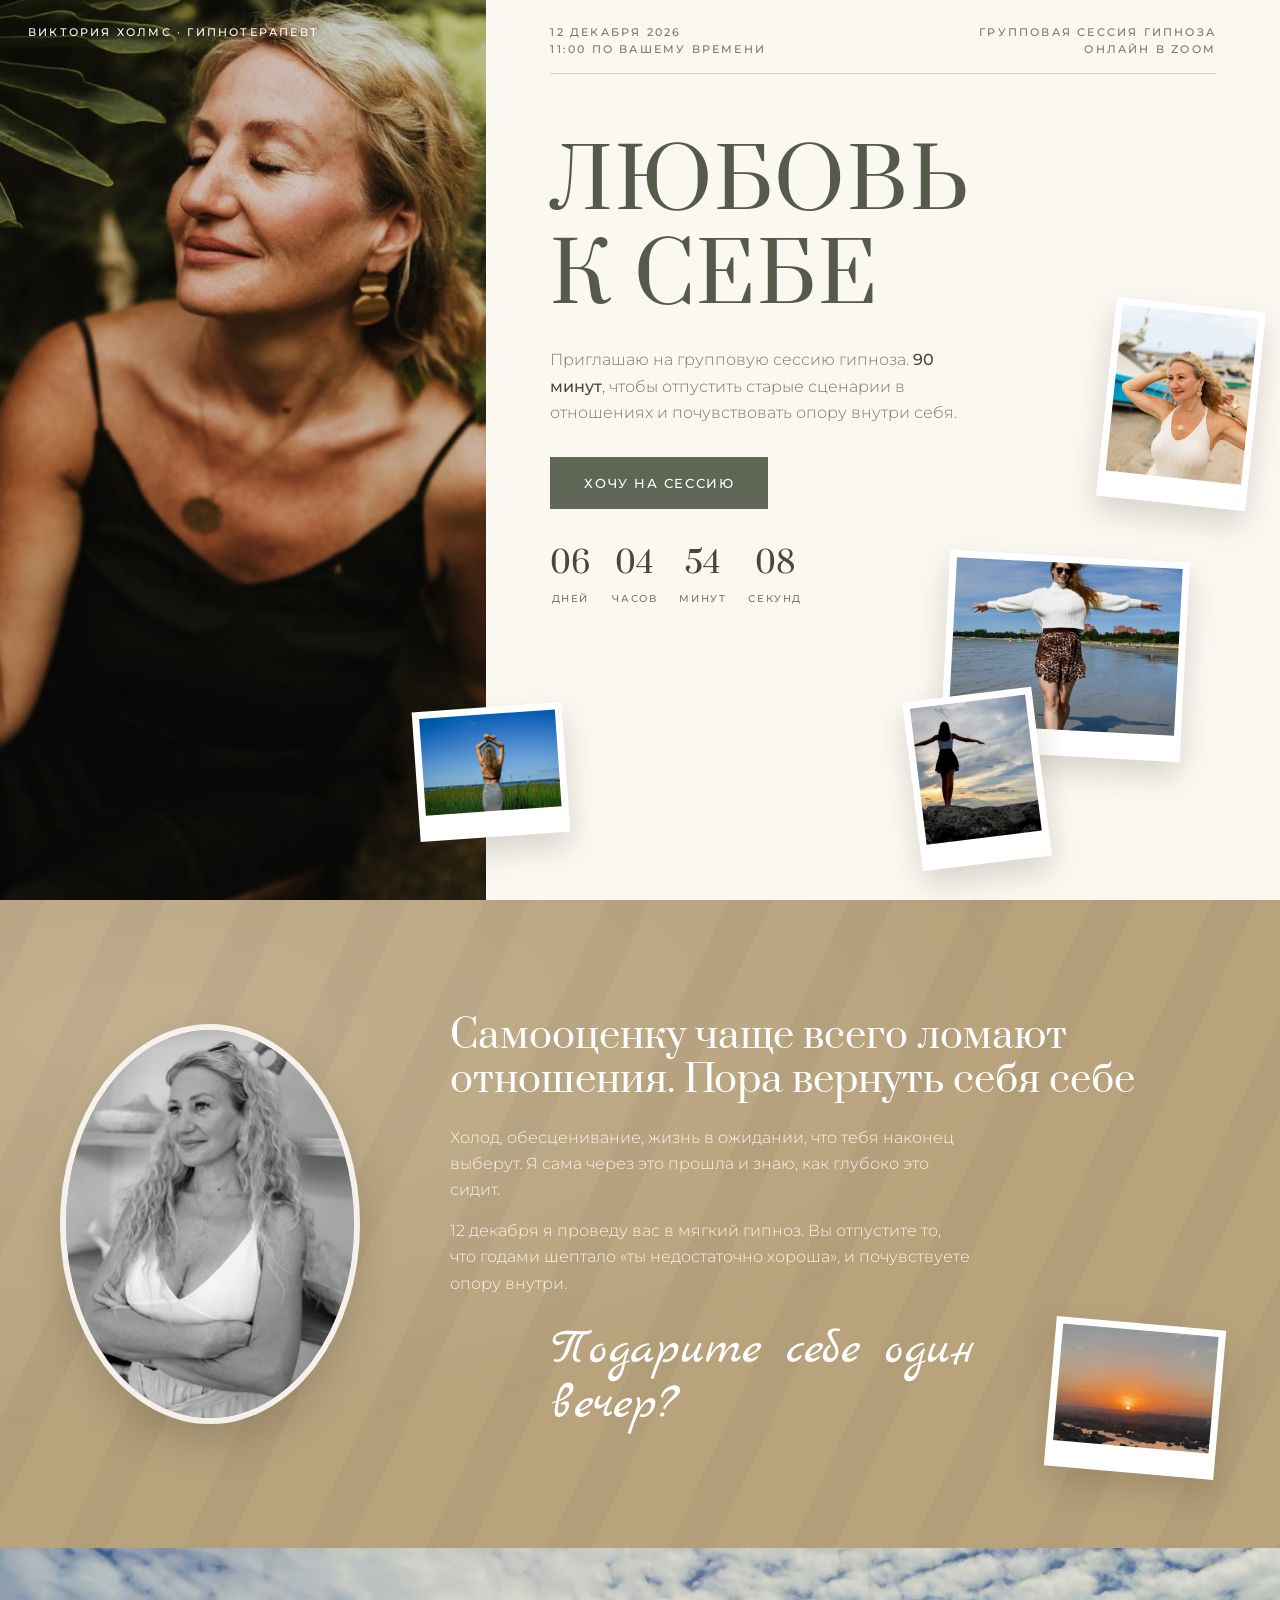
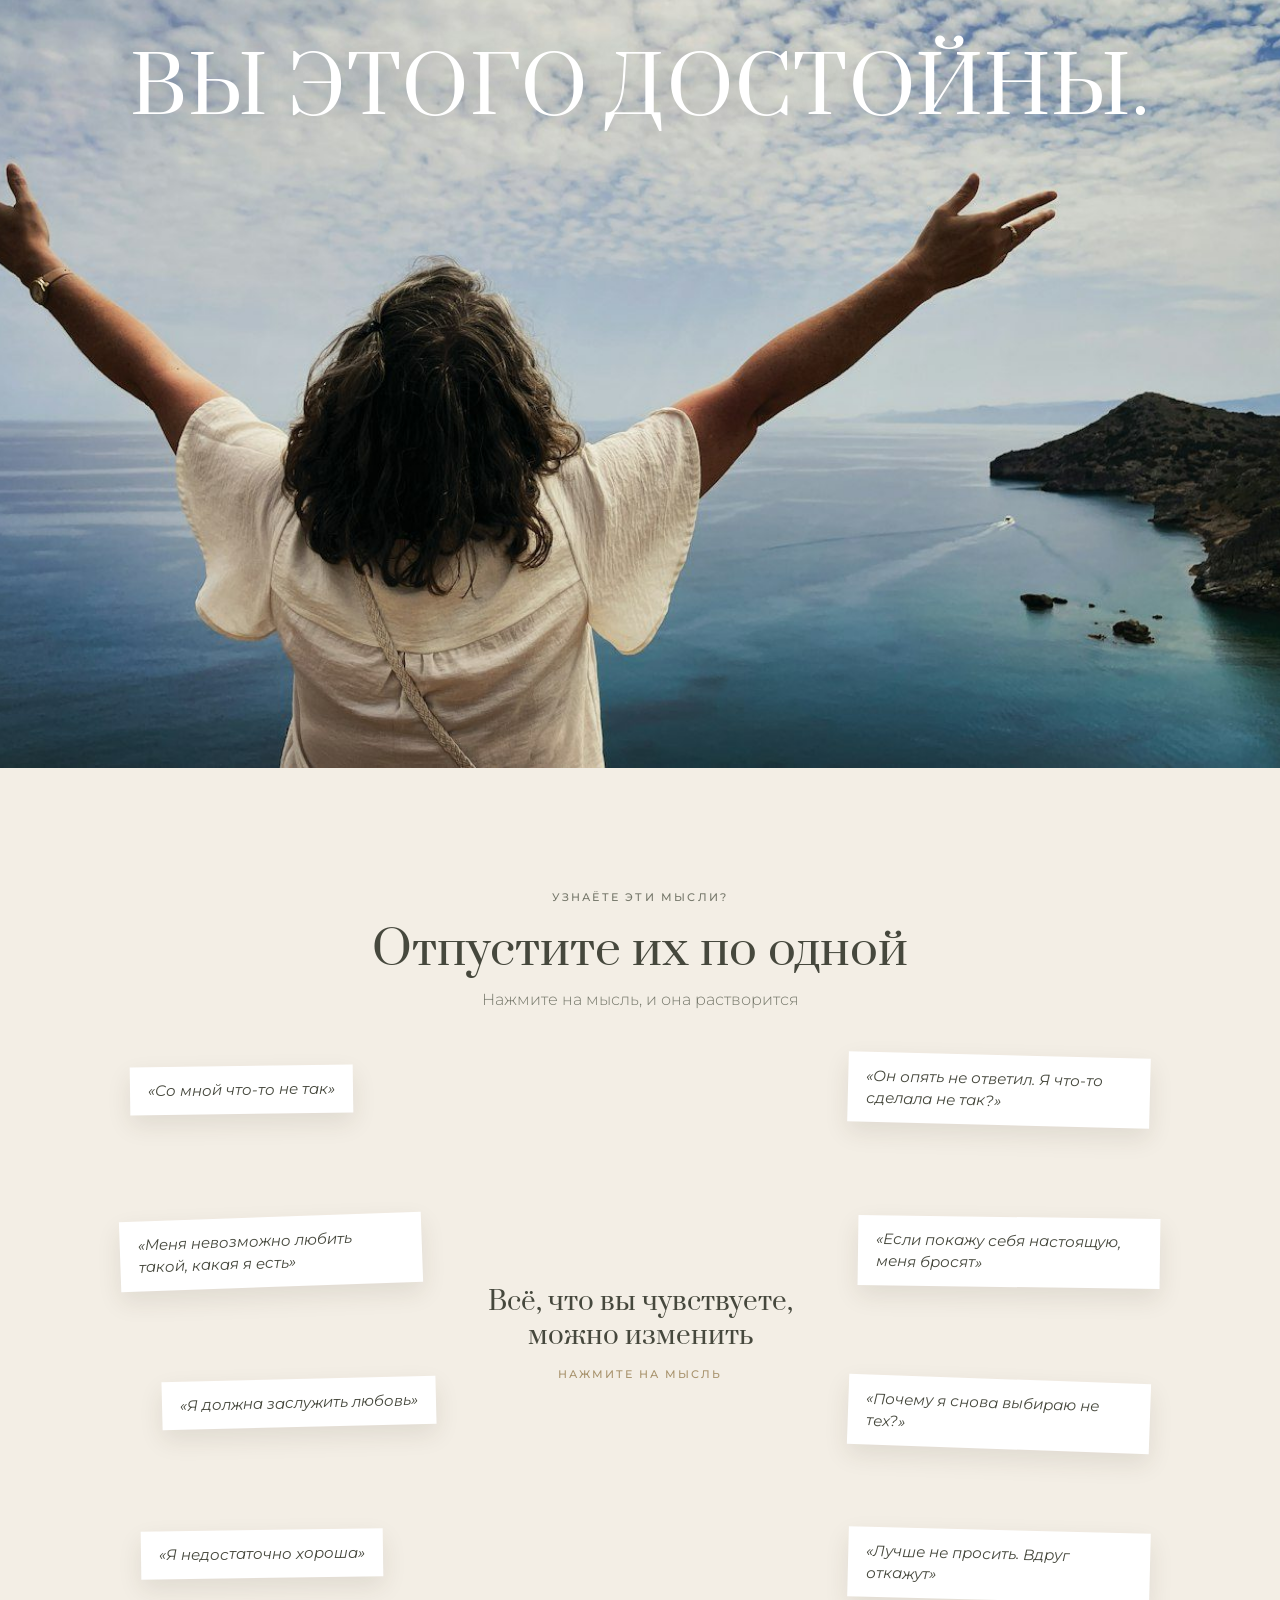
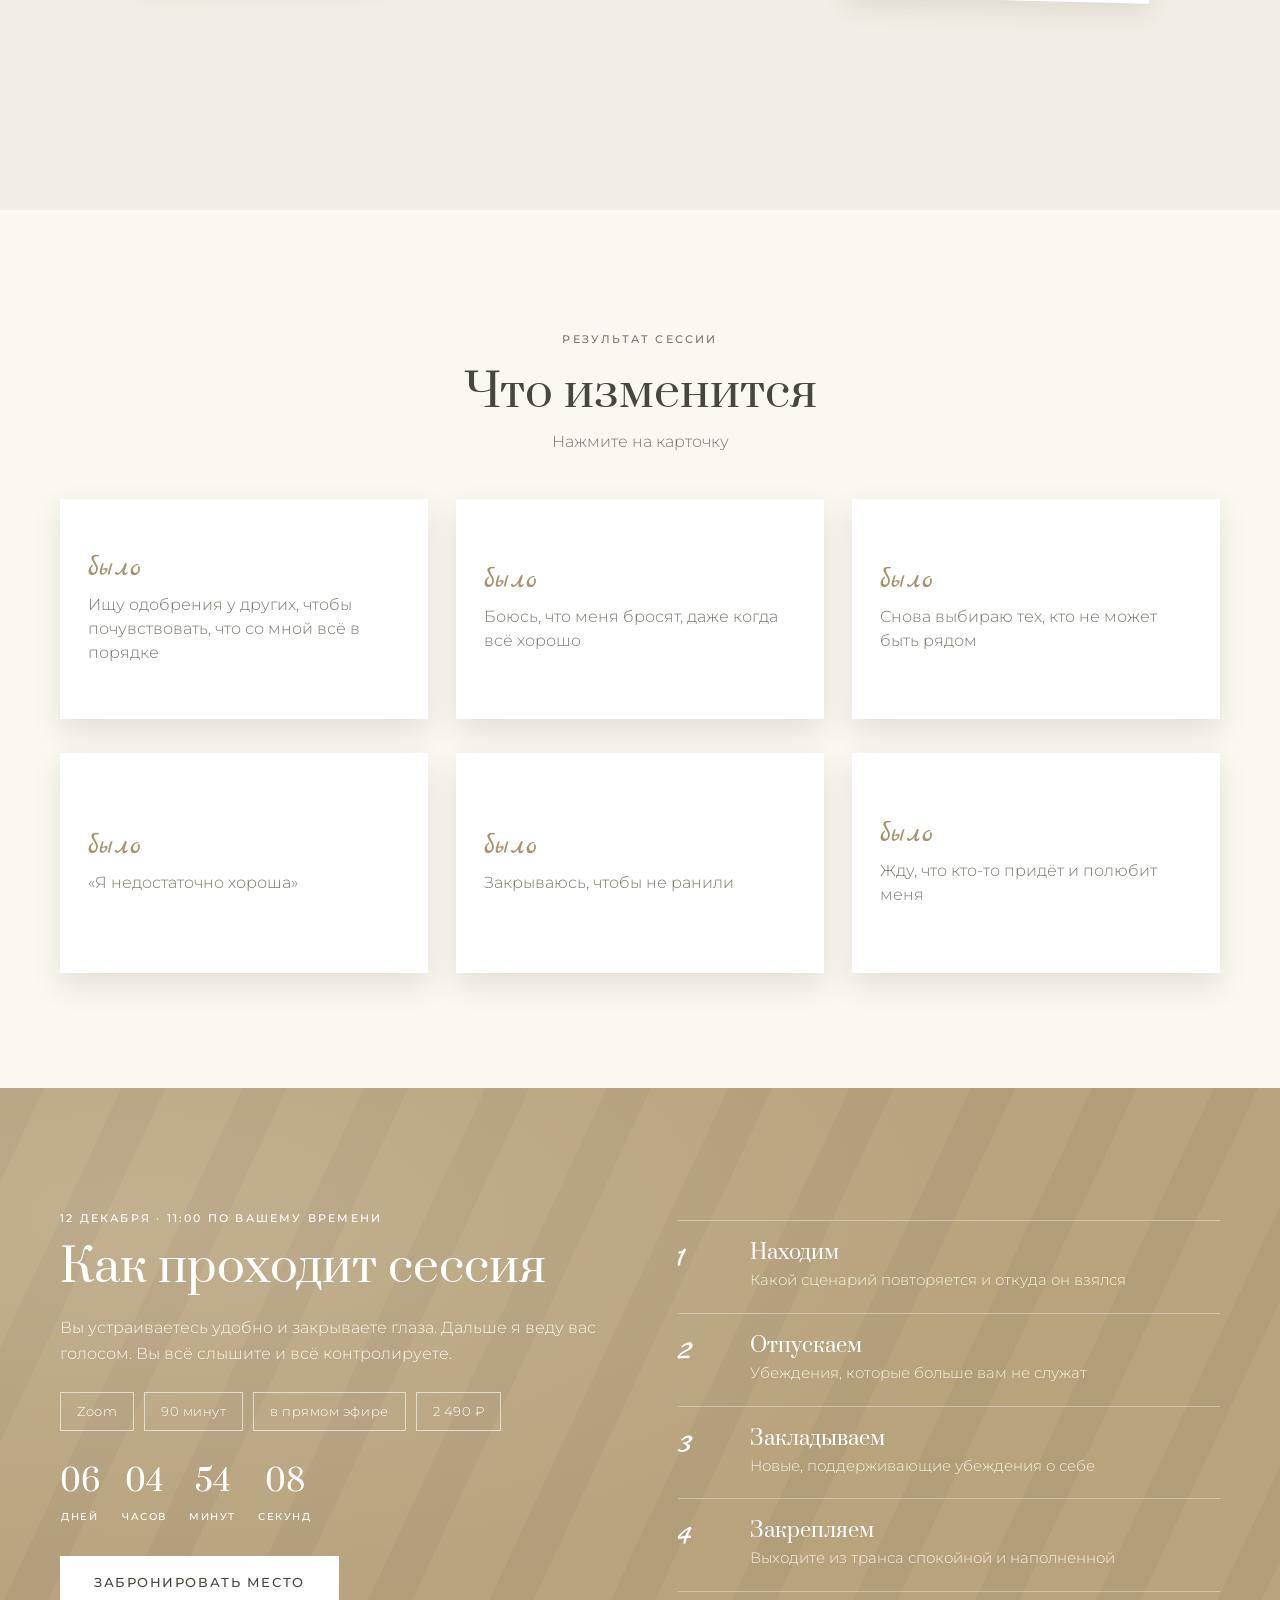
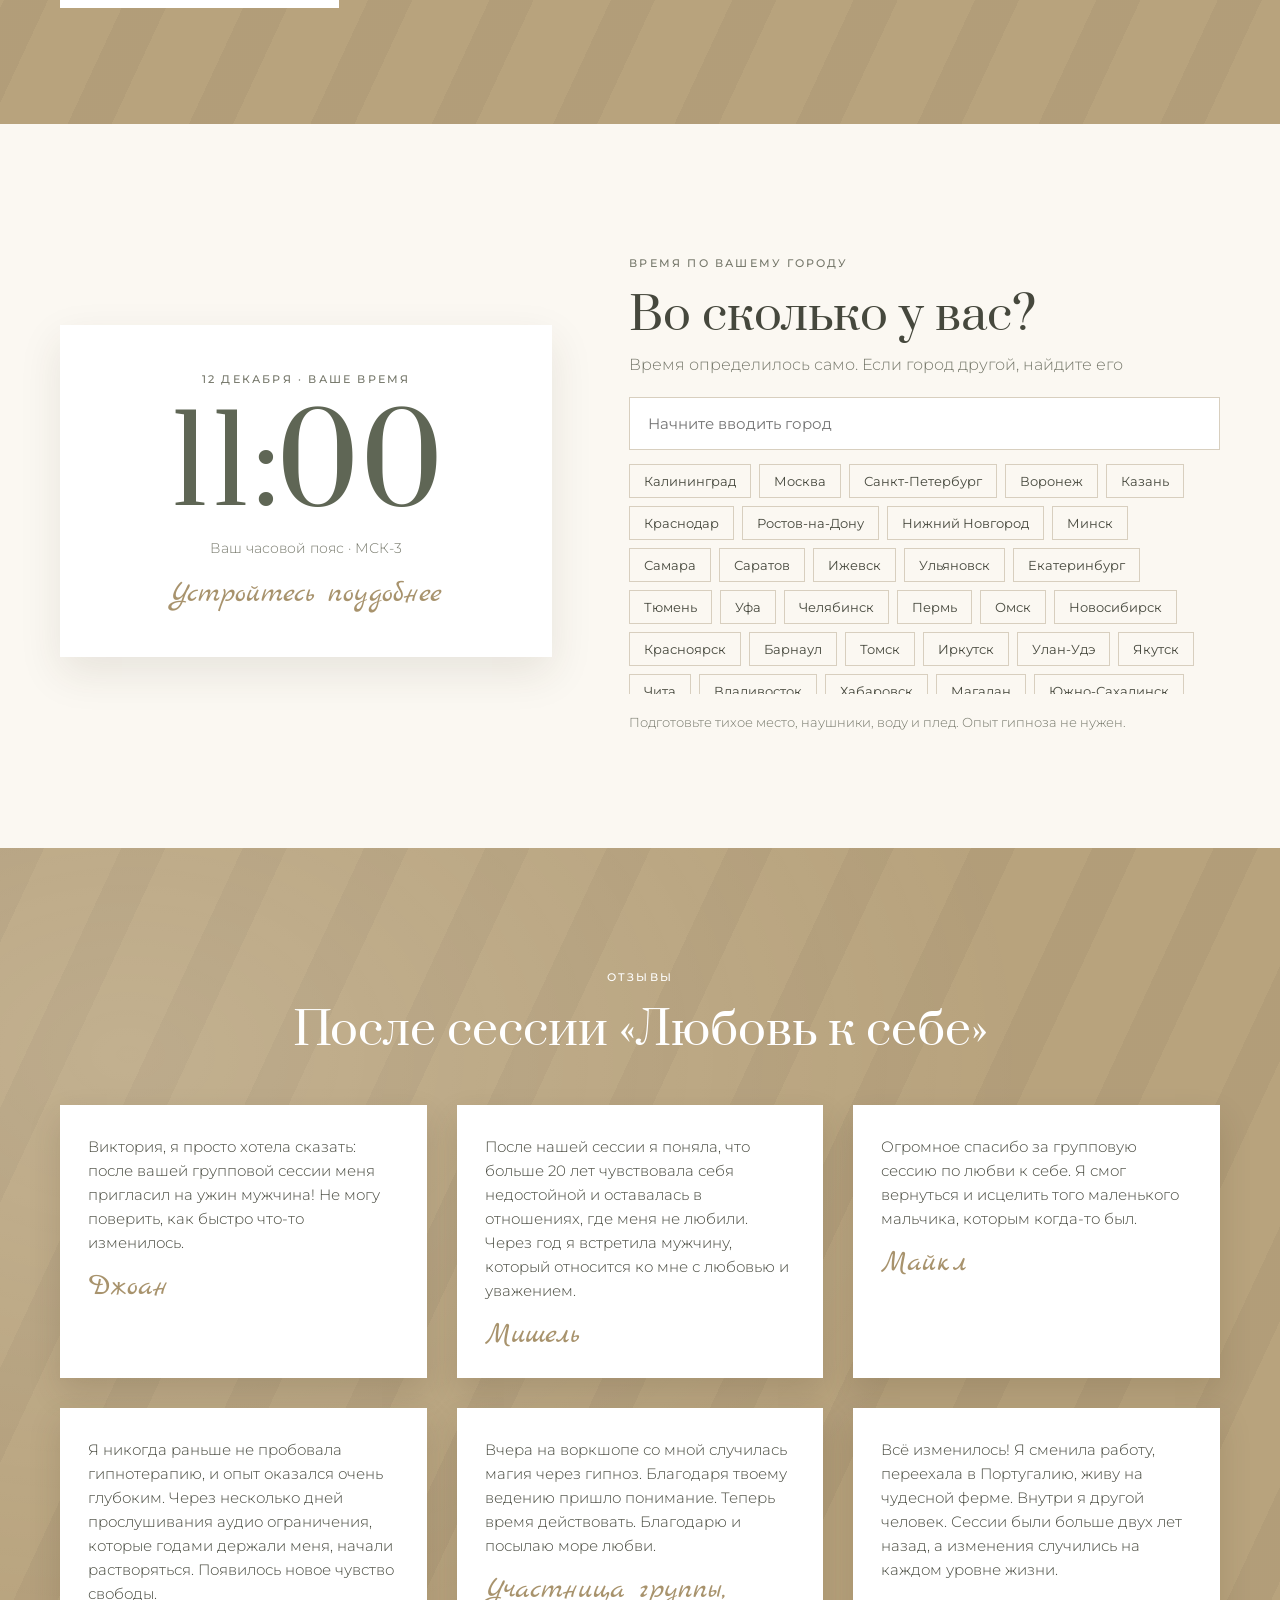
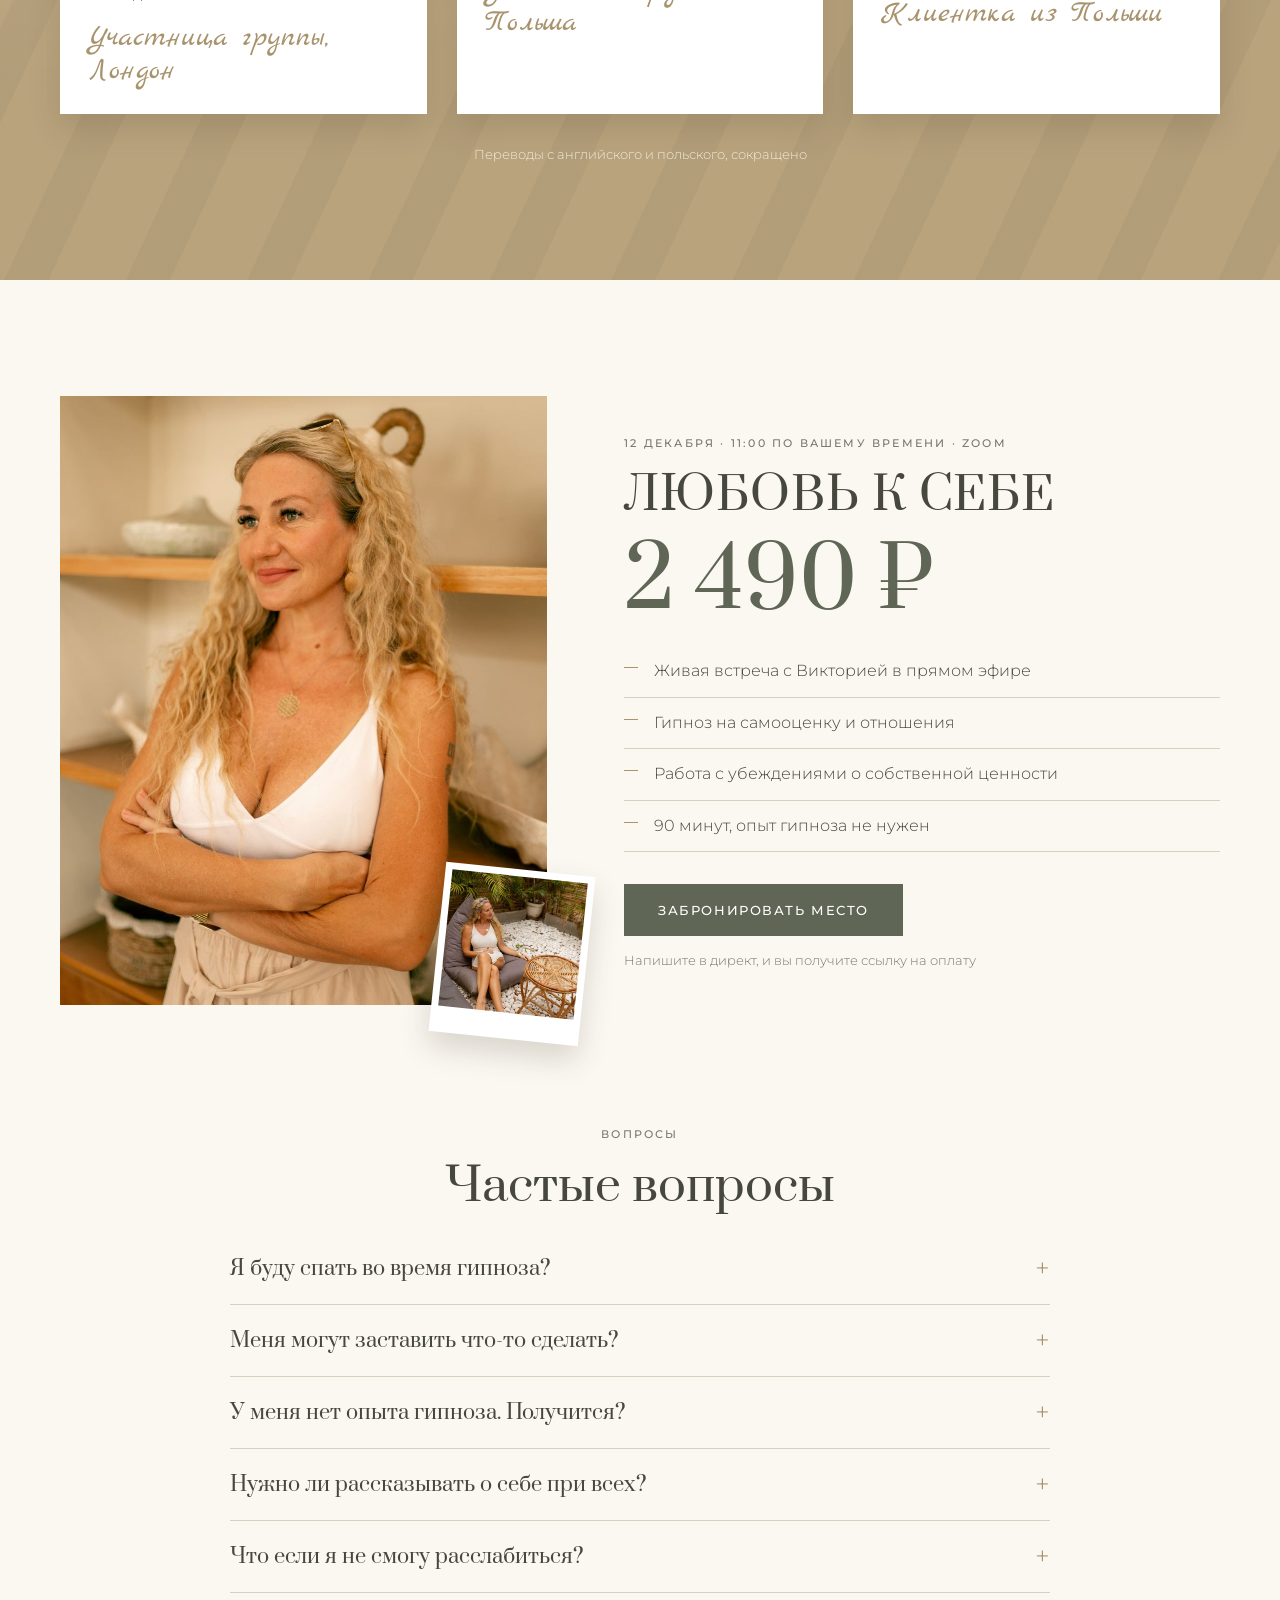
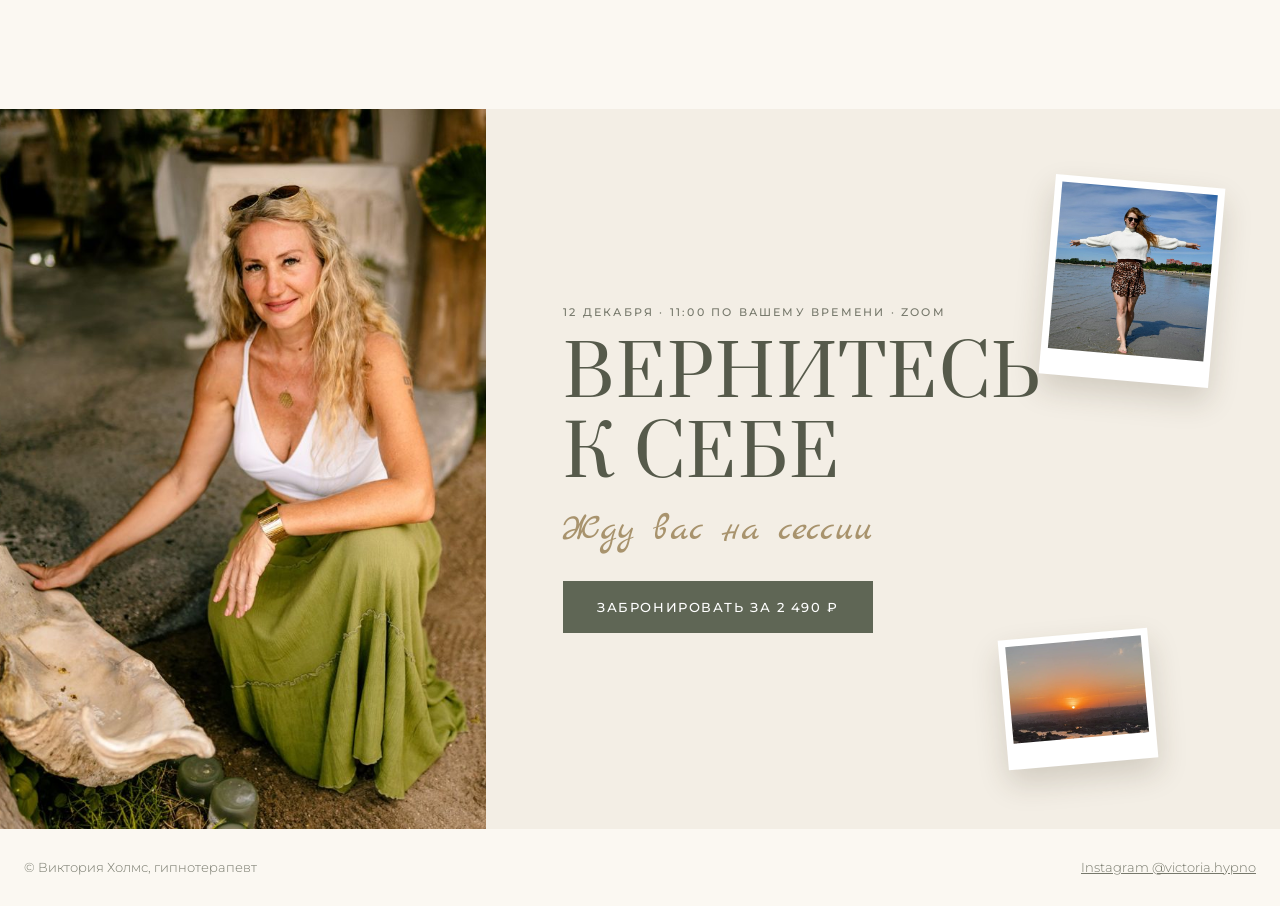
==== commit 31dd8283: "Update 1212.html" ====
--- a/1212.html
+++ b/1212.html
@@ -137,6 +137,7 @@
 
 /* 8. REVIEWS */
 .revs{display:grid;grid-template-columns:repeat(3,1fr);gap:30px;margin-top:48px}
+.revs .rev{margin:0}
 .rev{background:#fff;padding:30px 28px 26px;box-shadow:0 14px 30px rgba(60,50,30,.15);color:var(--ink);transform:rotate(var(--r))}
 .rev p{font-size:15px;line-height:1.6}
 .rev .script{display:block;font-size:30px;color:var(--tan2);margin-top:16px}
@@ -384,10 +385,13 @@
     <div class="center rv"><span class="caps" style="color:#fff">Отзывы</span><h2 class="sec-h">После сессии «Любовь к себе»</h2></div>
     <div class="revs">
       <figure class="rev rv" style="--r:-1.5deg"><p>Виктория, я просто хотела сказать: после вашей групповой сессии меня пригласил на ужин мужчина! Не могу поверить, как быстро что-то изменилось.</p><span class="script">Джоан</span></figure>
-      <figure class="rev rv" style="--r:1deg"><p>После нашей сессии я поняла, что больше 20 лет чувствовала себя недостойной и оставалась в отношениях, где меня не любили. Через год я встретила мужчину, который относится ко мне с любовью и уважением.</p><span class="script">Участница группы</span></figure>
-      <figure class="rev rv" style="--r:-.8deg"><p>Огромное спасибо за групповую сессию по любви к себе. Я смог вернуться и исцелить того маленького мальчика, которым когда-то был.</p><span class="script">Участник группы</span></figure>
-    </div>
-    <p class="note center" style="color:#f3ecdc;margin-top:30px">Отзывы участников англоязычной группы Виктории, перевод с английского</p>
+      <figure class="rev rv" style="--r:1deg"><p>После нашей сессии я поняла, что больше 20 лет чувствовала себя недостойной и оставалась в отношениях, где меня не любили. Через год я встретила мужчину, который относится ко мне с любовью и уважением.</p><span class="script">Мишель</span></figure>
+      <figure class="rev rv" style="--r:-.8deg"><p>Огромное спасибо за групповую сессию по любви к себе. Я смог вернуться и исцелить того маленького мальчика, которым когда-то был.</p><span class="script">Майкл</span></figure>
+          <figure class="rev rv" style="--r:1.2deg"><p>Я никогда раньше не пробовала гипнотерапию, и опыт оказался очень глубоким. Через несколько дней прослушивания аудио ограничения, которые годами держали меня, начали растворяться. Появилось новое чувство свободы.</p><span class="script">Участница группы, Лондон</span></figure>
+      <figure class="rev rv" style="--r:-1deg"><p>Вчера на воркшопе со мной случилась магия через гипноз. Благодаря твоему ведению пришло понимание. Теперь время действовать. Благодарю и посылаю море любви.</p><span class="script">Участница группы, Польша</span></figure>
+      <figure class="rev rv" style="--r:.8deg"><p>Всё изменилось! Я сменила работу, переехала в Португалию, живу на чудесной ферме. Внутри я другой человек. Сессии были больше двух лет назад, а изменения случились на каждом уровне жизни.</p><span class="script">Клиентка из Польши</span></figure>
+    </div>
+    <p class="note center" style="color:#f3ecdc;margin-top:30px">Переводы с английского и польского, сокращено</p>
   </div>
 </section>
 
